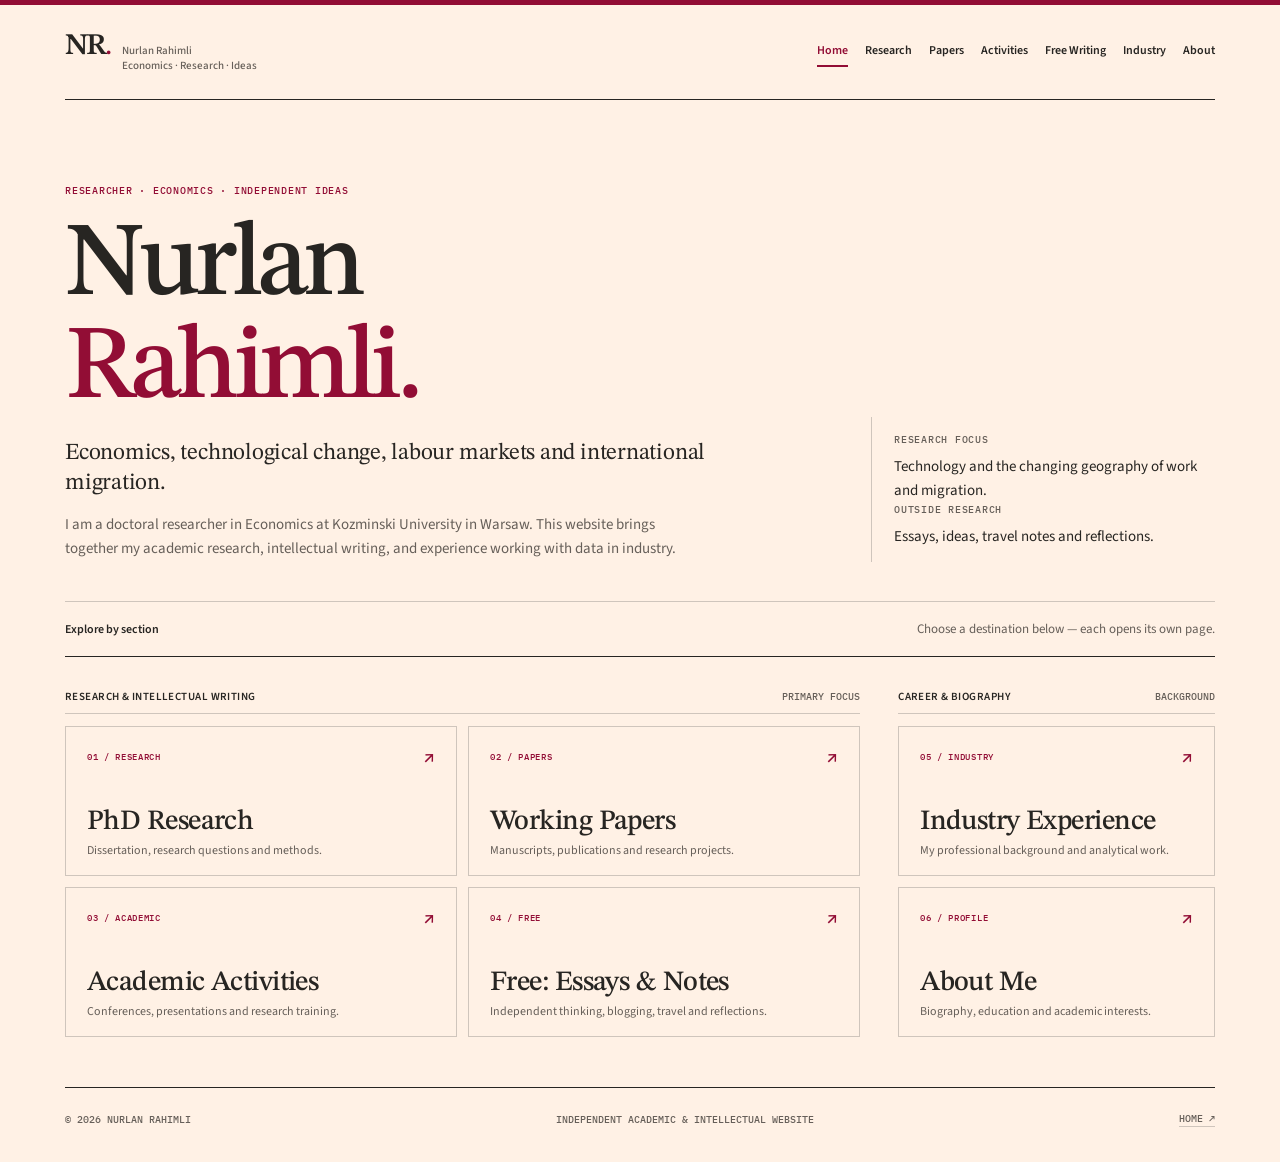
==== index.html @ 3cb2b9c1 "Clarify academic site section headings and soften paper palette" ====
<!doctype html>
<html lang="en">
<head>
<meta charset="utf-8">
<meta name="viewport" content="width=device-width, initial-scale=1">
<meta name="theme-color" content="#FFF8F3">
<meta name="description" content="Nurlan Rahimli — doctoral researcher in Economics. Research, independent intellectual writing, and professional experience.">
<title>Home | Nurlan Rahimli</title>
<link rel="icon" type="image/svg+xml" href="favicon.svg">
<link rel="preconnect" href="https://fonts.googleapis.com"><link rel="preconnect" href="https://fonts.gstatic.com" crossorigin>
<link href="https://fonts.googleapis.com/css2?family=IBM+Plex+Mono:wght@400;500;600&family=STIX+Two+Text:ital,wght@0,400;0,500;0,600;0,700;1,400;1,500&family=Source+Sans+3:wght@400;500;600;700&display=swap" rel="stylesheet">
<link rel="stylesheet" href="style.css">
<script defer src="script.js"></script>
</head>
<body>
<a class="skip" href="#main">Skip to content</a>
<div class="top-rule" aria-hidden="true"></div>
<div class="shell">
<header class="masthead">
 <a class="brand" href="index.html" aria-label="Nurlan Rahimli — home">
  <span class="brand-mark">NR<b>.</b></span><span class="brand-tag">Nurlan Rahimli<br>Economics · Research · Ideas</span>
 </a>
 <button class="nav-toggle" type="button" aria-label="Open navigation" aria-controls="site-nav" aria-expanded="false">Menu ☰</button>
 <nav class="nav" id="site-nav" aria-label="Main navigation"><a href="index.html" aria-current="page">Home</a>
<a href="research/index.html">Research</a>
<a href="papers/index.html">Papers</a>
<a href="academic/index.html">Activities</a>
<a href="free/index.html">Free Writing</a>
<a href="experience/index.html">Industry</a>
<a href="about/index.html">About</a></nav>
</header>
<main id="main">
<section class="hero" aria-labelledby="home-title">
 <div>
  <span class="kicker">RESEARCHER · ECONOMICS · INDEPENDENT IDEAS</span>
  <h1 id="home-title">Nurlan<br><span>Rahimli.</span></h1>
  <p class="hero-subtitle">Economics, technological change, labour markets and international migration.</p>
  <p class="hero-note">I am a doctoral researcher in Economics at Kozminski University in Warsaw. This website brings together my academic research, intellectual writing, and experience working with data in industry.</p>
 </div>
 <aside class="hero-aside" aria-label="Current research interests">
  <div><span class="meta-label">RESEARCH FOCUS</span><p>Technology and the changing geography of work and migration.</p></div>
  <div><span class="meta-label">OUTSIDE RESEARCH</span><p>Essays, ideas, travel notes and reflections.</p></div>
 </aside>
</section>
<div class="home-line"><strong>Explore by section</strong><span>Choose a destination below — each opens its own page.</span></div>
<div class="portal">
 <section aria-label="Academic and intellectual work">
  <div class="portal-label"><span>Research & intellectual writing</span><span>PRIMARY FOCUS</span></div>
  <div class="portal-cards">
   <a href="research/index.html" class="portal-card"><span class="card-top"><span class="card-num">01 / RESEARCH</span><span class="card-arrow">↗</span></span><div><strong>PhD Research</strong><p>Dissertation, research questions and methods.</p></div></a>
   <a href="papers/index.html" class="portal-card"><span class="card-top"><span class="card-num">02 / PAPERS</span><span class="card-arrow">↗</span></span><div><strong>Working Papers</strong><p>Manuscripts, publications and research projects.</p></div></a>
   <a href="academic/index.html" class="portal-card"><span class="card-top"><span class="card-num">03 / ACADEMIC</span><span class="card-arrow">↗</span></span><div><strong>Academic Activities</strong><p>Conferences, presentations and research training.</p></div></a>
   <a href="free/index.html" class="portal-card"><span class="card-top"><span class="card-num">04 / FREE</span><span class="card-arrow">↗</span></span><div><strong>Free: Essays & Notes</strong><p>Independent thinking, blogging, travel and reflections.</p></div></a>
  </div>
 </section>
 <section aria-label="Professional background and profile">
  <div class="portal-label"><span>Career & biography</span><span>BACKGROUND</span></div>
  <div class="side-cards">
   <a href="experience/index.html" class="portal-card side-card"><span class="card-top"><span class="card-num">05 / INDUSTRY</span><span class="card-arrow">↗</span></span><div><strong>Industry Experience</strong><p>My professional background and analytical work.</p></div></a>
   <a href="about/index.html" class="portal-card side-card"><span class="card-top"><span class="card-num">06 / PROFILE</span><span class="card-arrow">↗</span></span><div><strong>About Me</strong><p>Biography, education and academic interests.</p></div></a>
  </div>
 </section>
</div></main>
<footer class="footer">
<span>© <span id="year">2026</span> NURLAN RAHIMLI</span>
<span>INDEPENDENT ACADEMIC & INTELLECTUAL WEBSITE</span>
<a href="index.html">HOME ↗</a>
</footer>
</div>
</body></html>
---- style.css ----
:root{--paper:#FFF1E5;--ink:#272522;--muted:#665f59;--faint:#84786f;--rule:#CFC5BC;--wine:#920D35;--teal:#346E73;--serif:"STIX Two Text",Georgia,"Times New Roman",serif;--sans:"Source Sans 3",Arial,sans-serif;--mono:"IBM Plex Mono",monospace}
*,*::before,*::after{box-sizing:border-box}
html{scroll-behavior:smooth}
body{background:var(--paper);color:var(--ink);margin:0;font:400 17px/1.65 var(--serif);-webkit-font-smoothing:antialiased;text-rendering:optimizeLegibility}
a{color:inherit;text-decoration:none}
a:hover{color:var(--wine)}
button{font:inherit}
button,a{touch-action:manipulation}
a:focus-visible,button:focus-visible{outline:2px solid var(--teal);outline-offset:4px}
::selection{background:#eacabd}
.skip{position:absolute;top:-80px;left:12px;background:var(--ink);color:white;padding:10px;z-index:10}.skip:focus{top:10px}
.top-rule{height:5px;background:var(--wine)}
.shell{max-width:1150px;width:calc(100% - 96px);margin:0 auto}
.masthead{display:flex;align-items:center;justify-content:space-between;gap:24px;min-height:95px;border-bottom:1px solid var(--ink)}
.brand{display:flex;align-items:baseline;gap:12px;color:var(--ink)}
.brand-mark{font:600 30px/1 var(--serif);letter-spacing:-.07em}
.brand-mark b{color:var(--wine);font-weight:400}
.brand-tag{font:500 11px/1.4 var(--sans);color:var(--muted)}
.nav{display:flex;align-items:center;gap:17px;flex-wrap:wrap}
.nav a{font:600 12px/1.4 var(--sans);padding:6px 0;border-bottom:2px solid transparent;white-space:nowrap}
.nav a[aria-current="page"]{border-color:var(--wine);color:var(--wine)}
.nav-toggle{display:none;border:1px solid var(--rule);background:transparent;color:var(--ink);padding:7px 12px;font:600 12px var(--sans)}
.kicker,.eyebrow,.serial,.card-num,.meta-label,.crumb,.back-link,.page-tag,.entry-tag,.figure-note{font:500 10px/1.5 var(--mono);letter-spacing:.075em;text-transform:uppercase}
.kicker,.eyebrow,.serial,.card-num,.page-tag{color:var(--wine)}
.crumb{color:var(--muted);margin:38px 0 15px}.crumb a{border-bottom:1px solid var(--rule)}
.hero{padding:76px 0 39px;display:grid;grid-template-columns:1.35fr .65fr;gap:8%;align-items:end}
.hero h1{font:500 clamp(67px,8.2vw,116px)/.98 var(--serif);letter-spacing:-.055em;margin:12px 0 16px}
.hero h1 span{color:var(--wine)}
.hero-subtitle{font:400 23px/1.3 var(--serif);letter-spacing:-.01em;max-width:670px;margin:0 0 15px}
.hero-note{font:400 15px/1.65 var(--sans);color:var(--muted);max-width:620px;margin:0}
.hero-aside{border-left:1px solid var(--rule);padding:15px 0 14px 22px}
.hero-aside .meta-label{display:block;color:var(--muted);margin-bottom:8px}
.hero-aside p{font:400 15px/1.55 var(--sans);margin:0 0 16px}
.hero-aside p:last-child{margin-bottom:0}
.home-line{display:flex;align-items:center;justify-content:space-between;gap:18px;padding:18px 0;border-top:1px solid var(--rule);border-bottom:1px solid var(--ink)}
.home-line strong{font:600 12px var(--sans)}.home-line span{font:400 13px var(--sans);color:var(--muted)}
.portal{display:grid;grid-template-columns:1.43fr .57fr;gap:38px;padding:32px 0 50px}
.portal-label{display:flex;align-items:center;justify-content:space-between;border-bottom:1px solid var(--rule);padding-bottom:9px;margin-bottom:12px}
.portal-label span:first-child{font:600 11px var(--sans);letter-spacing:.04em;text-transform:uppercase}
.portal-label span:last-child{font:500 10px var(--mono);color:var(--muted)}
.portal-cards{display:grid;grid-template-columns:1fr 1fr;gap:11px}
.portal-card{display:flex;flex-direction:column;justify-content:space-between;min-height:150px;border:1px solid var(--rule);padding:20px 21px 15px;transition:background .2s,border-color .2s,transform .2s}
.portal-card:hover,.portal-card:focus-visible{background:#F9E8DC;border-color:var(--wine);color:var(--ink);transform:translateY(-2px)}
.portal-card .card-top{display:flex;justify-content:space-between;align-items:center}
.card-num{font-size:9px}.card-arrow{color:var(--wine);font:500 20px/1 var(--sans)}
.portal-card strong{display:block;font:500 28px/1.05 var(--serif);letter-spacing:-.02em;margin:14px 0 5px}
.portal-card p{font:400 12px/1.5 var(--sans);color:var(--muted);margin:0}
.side-card{min-height:150px}.side-card+.side-card{margin-top:11px}
.footer{border-top:1px solid var(--ink);padding:23px 0 35px;display:flex;align-items:center;justify-content:space-between;gap:20px;font:500 10px/1.5 var(--mono);color:var(--muted)}
.footer a{border-bottom:1px solid var(--rule)}
.page-hero{padding:60px 0 30px;border-bottom:1px solid var(--ink)}
.page-hero h1{font:500 clamp(53px,6.7vw,87px)/1.03 var(--serif);letter-spacing:-.05em;max-width:970px;margin:13px 0 20px}
.page-hero h1 em{font-style:italic;color:var(--wine);font-weight:400}
.page-hero p{font:400 19px/1.62 var(--serif);max-width:760px;color:var(--muted);margin:0}
.page-grid{display:grid;grid-template-columns:210px 1fr;gap:80px;padding:36px 0 100px}
.page-rail{border-top:1px solid var(--rule);padding-top:13px}
.rail-note{font:400 13px/1.6 var(--sans);color:var(--muted);margin:13px 0 20px}
.rail-links{display:flex;flex-direction:column;gap:9px}
.rail-links a{font:600 12px var(--sans);color:var(--teal)}
.page-content{max-width:810px;min-width:0}
.page-content h2{font:500 clamp(29px,3.7vw,42px)/1.16 var(--serif);letter-spacing:-.025em;margin:0 0 15px}
.page-content h3{font:500 25px/1.2 var(--serif);margin:0 0 11px}
.page-content p{margin:0 0 17px}
.page-content p,.page-content li{color:var(--ink);font:400 17px/1.72 var(--serif)}
.page-content .muted{color:var(--muted)}
.section-block{padding:0 0 31px;margin:0 0 35px;border-bottom:1px solid var(--rule)}
.section-block:last-child{border:0}
.section-block p:last-child{margin-bottom:0}
.minor-label{font:500 10px var(--mono);color:var(--wine);letter-spacing:.07em;text-transform:uppercase;display:block;margin:0 0 11px}
.item-stack{border-top:1px solid var(--rule)}
.entry{display:grid;grid-template-columns:54px 1fr;gap:19px;padding:20px 0 22px;border-bottom:1px solid var(--rule)}
.entry-number{font:400 20px var(--serif);color:var(--wine)}
.entry h3{font-size:26px;margin:0 0 5px}
.entry p{font-size:15px;line-height:1.63;color:var(--muted);margin:0 0 6px}
.entry .entry-tag{font-size:9px;color:var(--teal)}
.info-list{display:grid;grid-template-columns:1fr 1fr;gap:0 20px;margin-top:16px}
.info-list>div{padding:14px 0;border-top:1px solid var(--rule)}
.info-list strong{font:500 19px var(--serif);display:block;margin:3px 0 4px}
.info-list small{font:400 12px/1.5 var(--sans);color:var(--muted);display:block}
.notice{border-left:2px solid var(--wine);padding:6px 0 6px 17px;font:400 14px/1.6 var(--sans);color:var(--muted);margin:26px 0}
.inline-link{font:600 13px var(--sans);color:var(--wine);border-bottom:1px solid var(--wine);padding-bottom:3px}
.pill-row{display:flex;gap:9px;flex-wrap:wrap}.pill{border:1px solid var(--rule);padding:6px 10px;font:500 11px var(--sans);color:var(--muted)}
.topic-list{list-style:none;margin:16px 0;padding:0;display:grid;grid-template-columns:1fr 1fr;column-gap:25px}
.topic-list li{border-top:1px solid var(--rule);padding:10px 0}
.tabbar{display:flex;gap:6px;flex-wrap:wrap;margin:0 0 24px}
.tab{background:transparent;border:1px solid var(--rule);color:var(--ink);padding:10px 15px;font:600 12px var(--sans)}
.tab:hover,.tab[aria-selected="true"]{background:var(--ink);border-color:var(--ink);color:var(--paper)}
.tabpanel[hidden]{display:none}
.tabpanel h2{margin:0 0 10px}
.empty-archive{padding:30px 25px;border:1px solid var(--rule);margin:22px 0}
.empty-archive p{color:var(--muted);font-size:15px}
.empty-archive strong{display:block;font:500 24px var(--serif);margin-bottom:8px}
.citation{font:400 12px/1.6 var(--sans);color:var(--muted)}
.folio{font:500 11px var(--mono);letter-spacing:.05em;color:var(--muted)}
.essay-mast{font:500 clamp(30px,4vw,48px)/1.17 var(--serif);letter-spacing:-.02em}
figure.concept{margin:30px 0;border-top:1px solid var(--rule);border-bottom:1px solid var(--rule);padding:15px 0 12px}
figure.concept svg{width:100%;display:block;height:auto}
figure.concept figcaption{font:400 12px/1.65 var(--sans);color:var(--muted);margin-top:10px}
.data-label{font:500 12px var(--mono);fill:var(--muted)}
@media(max-width:1050px){.shell{width:calc(100% - 56px)}.masthead{gap:14px}.nav{gap:12px}.nav a{font-size:11px}.portal{grid-template-columns:1.2fr .8fr}.page-grid{grid-template-columns:165px 1fr;gap:40px}}
@media(max-width:760px){.shell{width:calc(100% - 38px)}.masthead{min-height:76px;position:relative}.brand-mark{font-size:26px}.brand-tag{font-size:10px}.nav-toggle{display:block}.nav{display:none;position:absolute;top:76px;left:0;right:0;background:var(--paper);border:1px solid var(--rule);padding:12px;z-index:9;flex-direction:column;align-items:stretch;gap:1px}.nav.open{display:flex}.nav a{font-size:14px;padding:12px 10px;border-bottom:1px solid var(--rule)}.nav a[aria-current="page"]{border-color:var(--wine)}.hero{padding:55px 0 25px;grid-template-columns:1fr;gap:25px}.hero h1{font-size:clamp(58px,12vw,88px)}.hero-subtitle{font-size:20px}.hero-aside{border-left:0;border-top:1px solid var(--rule);padding:17px 0 0;display:grid;grid-template-columns:1fr 1fr;gap:18px}.home-line{align-items:flex-start;flex-direction:column;gap:5px}.portal{grid-template-columns:1fr;gap:20px;padding-top:24px}.portal-cards{grid-template-columns:1fr 1fr}.portal-card{min-height:147px;padding:17px 15px}.portal-card strong{font-size:24px}.portal-card p{font-size:11px}.side-cards{display:grid;grid-template-columns:1fr 1fr;gap:11px}.side-card+.side-card{margin-top:0}.footer{flex-wrap:wrap}.page-hero{padding:44px 0 30px}.page-hero h1{font-size:clamp(46px,9vw,66px)}.page-hero p{font-size:17px}.page-grid{grid-template-columns:1fr;gap:22px;padding:28px 0 65px}.page-rail{display:flex;justify-content:space-between;gap:15px}.page-rail .rail-note{margin:6px 0}.rail-links{display:none}}
@media(max-width:420px){.brand-tag{display:none}.hero h1{font-size:55px}.portal-cards,.side-cards{grid-template-columns:1fr}.portal-card{min-height:135px}.hero-aside{grid-template-columns:1fr}.topic-list,.info-list{grid-template-columns:1fr}.entry{grid-template-columns:34px 1fr;gap:10px}.tab{padding:9px 11px}}
@media(prefers-reduced-motion:reduce){html{scroll-behavior:auto}.portal-card{transition:none}}
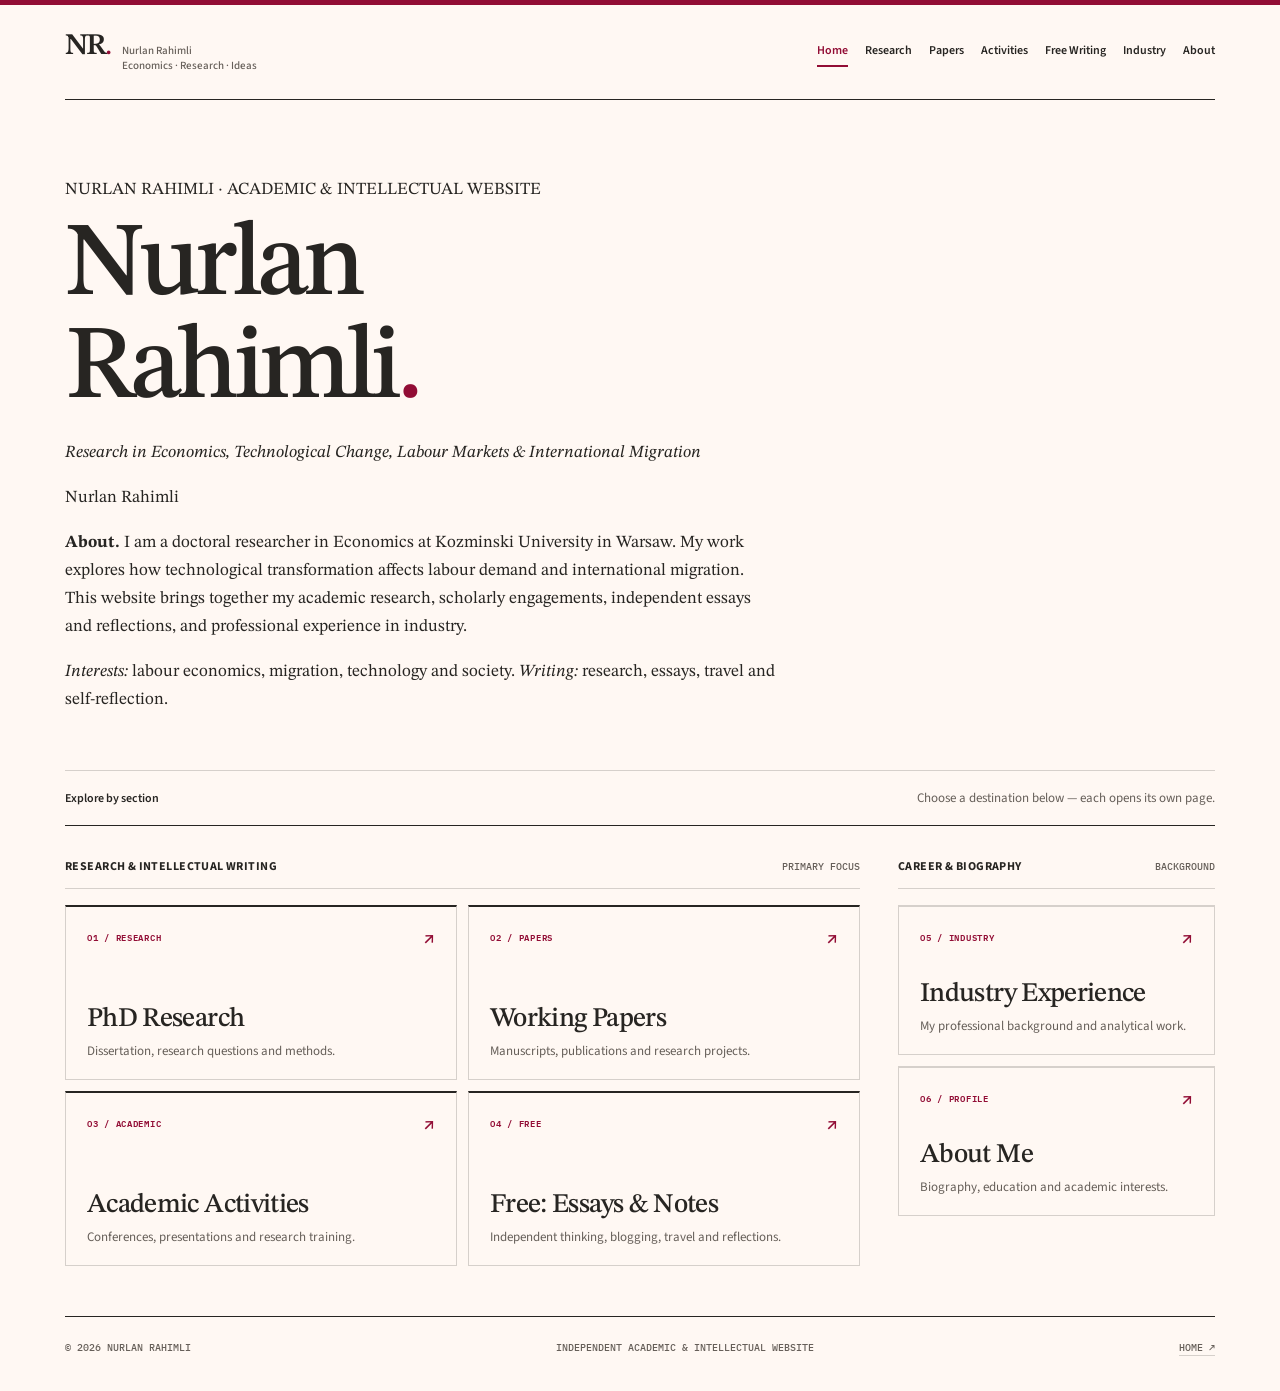
==== commit 2e62393f: "Adopt academic-paper title, author, abstract and keywords hierarchy" ====
--- a/index.html
+++ b/index.html
@@ -30,17 +30,17 @@
 <a href="about/index.html">About</a></nav>
 </header>
 <main id="main">
-<section class="hero" aria-labelledby="home-title">
- <div>
-  <span class="kicker">RESEARCHER · ECONOMICS · INDEPENDENT IDEAS</span>
-  <h1 id="home-title">Nurlan<br><span>Rahimli.</span></h1>
-  <p class="hero-subtitle">Economics, technological change, labour markets and international migration.</p>
-  <p class="hero-note">I am a doctoral researcher in Economics at Kozminski University in Warsaw. This website brings together my academic research, intellectual writing, and experience working with data in industry.</p>
+<section class="hero paper-front" aria-labelledby="home-title">
+ <div class="paper-hero-copy">
+  <span class="paper-edition">NURLAN RAHIMLI · ACADEMIC & INTELLECTUAL WEBSITE</span>
+  <h1 id="home-title">Nurlan<br>Rahimli<span class="title-stop">.</span></h1>
+  <p class="paper-subtitle"><em>Research in Economics, Technological Change, Labour Markets & International Migration</em></p>
+  <p class="paper-author">Nurlan Rahimli</p>
+  <div class="paper-abstract">
+   <p><strong>About.</strong> I am a doctoral researcher in Economics at Kozminski University in Warsaw. My work explores how technological transformation affects labour demand and international migration. This website brings together my academic research, scholarly engagements, independent essays and reflections, and professional experience in industry.</p>
+   <p class="paper-keywords"><em>Interests:</em> labour economics, migration, technology and society. <em>Writing:</em> research, essays, travel and self-reflection.</p>
+  </div>
  </div>
- <aside class="hero-aside" aria-label="Current research interests">
-  <div><span class="meta-label">RESEARCH FOCUS</span><p>Technology and the changing geography of work and migration.</p></div>
-  <div><span class="meta-label">OUTSIDE RESEARCH</span><p>Essays, ideas, travel notes and reflections.</p></div>
- </aside>
 </section>
 <div class="home-line"><strong>Explore by section</strong><span>Choose a destination below — each opens its own page.</span></div>
 <div class="portal">
--- a/style.css
+++ b/style.css
@@ -1,5 +1,5 @@
 
-:root{--paper:#FFF1E5;--ink:#272522;--muted:#665f59;--faint:#84786f;--rule:#CFC5BC;--wine:#920D35;--teal:#346E73;--serif:"STIX Two Text",Georgia,"Times New Roman",serif;--sans:"Source Sans 3",Arial,sans-serif;--mono:"IBM Plex Mono",monospace}
+:root{--paper:#FFF8F3;--ink:#272522;--muted:#665f59;--faint:#84786f;--rule:#D6D0CB;--wine:#920D35;--teal:#346E73;--serif:"STIX Two Text",Georgia,"Times New Roman",serif;--sans:"Source Sans 3",Arial,sans-serif;--mono:"IBM Plex Mono",monospace}
 *,*::before,*::after{box-sizing:border-box}
 html{scroll-behavior:smooth}
 body{background:var(--paper);color:var(--ink);margin:0;font:400 17px/1.65 var(--serif);-webkit-font-smoothing:antialiased;text-rendering:optimizeLegibility}
@@ -8,7 +8,7 @@
 button{font:inherit}
 button,a{touch-action:manipulation}
 a:focus-visible,button:focus-visible{outline:2px solid var(--teal);outline-offset:4px}
-::selection{background:#eacabd}
+::selection{background:#E7DED7}
 .skip{position:absolute;top:-80px;left:12px;background:var(--ink);color:white;padding:10px;z-index:10}.skip:focus{top:10px}
 .top-rule{height:5px;background:var(--wine)}
 .shell{max-width:1150px;width:calc(100% - 96px);margin:0 auto}
@@ -37,20 +37,20 @@
 .home-line strong{font:600 12px var(--sans)}.home-line span{font:400 13px var(--sans);color:var(--muted)}
 .portal{display:grid;grid-template-columns:1.43fr .57fr;gap:38px;padding:32px 0 50px}
 .portal-label{display:flex;align-items:center;justify-content:space-between;border-bottom:1px solid var(--rule);padding-bottom:9px;margin-bottom:12px}
-.portal-label span:first-child{font:600 11px var(--sans);letter-spacing:.04em;text-transform:uppercase}
+.portal-label span:first-child{font:700 12px/1.45 var(--sans);letter-spacing:.035em;text-transform:uppercase}
 .portal-label span:last-child{font:500 10px var(--mono);color:var(--muted)}
 .portal-cards{display:grid;grid-template-columns:1fr 1fr;gap:11px}
-.portal-card{display:flex;flex-direction:column;justify-content:space-between;min-height:150px;border:1px solid var(--rule);padding:20px 21px 15px;transition:background .2s,border-color .2s,transform .2s}
-.portal-card:hover,.portal-card:focus-visible{background:#F9E8DC;border-color:var(--wine);color:var(--ink);transform:translateY(-2px)}
+.portal-card{display:flex;flex-direction:column;justify-content:space-between;min-height:175px;border:1px solid var(--rule);border-top:2px solid var(--ink);padding:21px 21px 18px;transition:background .2s,border-color .2s,transform .2s}
+.portal-card:hover,.portal-card:focus-visible{background:#F7F1EC;border-color:var(--wine);color:var(--ink);transform:translateY(-2px)}
 .portal-card .card-top{display:flex;justify-content:space-between;align-items:center}
 .card-num{font-size:9px}.card-arrow{color:var(--wine);font:500 20px/1 var(--sans)}
-.portal-card strong{display:block;font:500 28px/1.05 var(--serif);letter-spacing:-.02em;margin:14px 0 5px}
-.portal-card p{font:400 12px/1.5 var(--sans);color:var(--muted);margin:0}
+.portal-card strong{display:block;font:500 27px/1.13 var(--serif);letter-spacing:-.024em;margin:14px 0 7px;text-wrap:balance}
+.portal-card p{font:400 13px/1.46 var(--sans);color:var(--muted);margin:0}
 .side-card{min-height:150px}.side-card+.side-card{margin-top:11px}
 .footer{border-top:1px solid var(--ink);padding:23px 0 35px;display:flex;align-items:center;justify-content:space-between;gap:20px;font:500 10px/1.5 var(--mono);color:var(--muted)}
 .footer a{border-bottom:1px solid var(--rule)}
 .page-hero{padding:60px 0 30px;border-bottom:1px solid var(--ink)}
-.page-hero h1{font:500 clamp(53px,6.7vw,87px)/1.03 var(--serif);letter-spacing:-.05em;max-width:970px;margin:13px 0 20px}
+.page-hero h1{font:500 clamp(51px,6.3vw,79px)/1.08 var(--serif);letter-spacing:-.042em;max-width:910px;margin:16px 0 21px;text-wrap:balance}
 .page-hero h1 em{font-style:italic;color:var(--wine);font-weight:400}
 .page-hero p{font:400 19px/1.62 var(--serif);max-width:760px;color:var(--muted);margin:0}
 .page-grid{display:grid;grid-template-columns:210px 1fr;gap:80px;padding:36px 0 100px}
@@ -99,6 +99,9 @@
 figure.concept figcaption{font:400 12px/1.65 var(--sans);color:var(--muted);margin-top:10px}
 .data-label{font:500 12px var(--mono);fill:var(--muted)}
 @media(max-width:1050px){.shell{width:calc(100% - 56px)}.masthead{gap:14px}.nav{gap:12px}.nav a{font-size:11px}.portal{grid-template-columns:1.2fr .8fr}.page-grid{grid-template-columns:165px 1fr;gap:40px}}
-@media(max-width:760px){.shell{width:calc(100% - 38px)}.masthead{min-height:76px;position:relative}.brand-mark{font-size:26px}.brand-tag{font-size:10px}.nav-toggle{display:block}.nav{display:none;position:absolute;top:76px;left:0;right:0;background:var(--paper);border:1px solid var(--rule);padding:12px;z-index:9;flex-direction:column;align-items:stretch;gap:1px}.nav.open{display:flex}.nav a{font-size:14px;padding:12px 10px;border-bottom:1px solid var(--rule)}.nav a[aria-current="page"]{border-color:var(--wine)}.hero{padding:55px 0 25px;grid-template-columns:1fr;gap:25px}.hero h1{font-size:clamp(58px,12vw,88px)}.hero-subtitle{font-size:20px}.hero-aside{border-left:0;border-top:1px solid var(--rule);padding:17px 0 0;display:grid;grid-template-columns:1fr 1fr;gap:18px}.home-line{align-items:flex-start;flex-direction:column;gap:5px}.portal{grid-template-columns:1fr;gap:20px;padding-top:24px}.portal-cards{grid-template-columns:1fr 1fr}.portal-card{min-height:147px;padding:17px 15px}.portal-card strong{font-size:24px}.portal-card p{font-size:11px}.side-cards{display:grid;grid-template-columns:1fr 1fr;gap:11px}.side-card+.side-card{margin-top:0}.footer{flex-wrap:wrap}.page-hero{padding:44px 0 30px}.page-hero h1{font-size:clamp(46px,9vw,66px)}.page-hero p{font-size:17px}.page-grid{grid-template-columns:1fr;gap:22px;padding:28px 0 65px}.page-rail{display:flex;justify-content:space-between;gap:15px}.page-rail .rail-note{margin:6px 0}.rail-links{display:none}}
-@media(max-width:420px){.brand-tag{display:none}.hero h1{font-size:55px}.portal-cards,.side-cards{grid-template-columns:1fr}.portal-card{min-height:135px}.hero-aside{grid-template-columns:1fr}.topic-list,.info-list{grid-template-columns:1fr}.entry{grid-template-columns:34px 1fr;gap:10px}.tab{padding:9px 11px}}
+@media(max-width:760px){.shell{width:calc(100% - 38px)}.masthead{min-height:76px;position:relative}.brand-mark{font-size:26px}.brand-tag{font-size:10px}.nav-toggle{display:block}.nav{display:none;position:absolute;top:76px;left:0;right:0;background:var(--paper);border:1px solid var(--rule);padding:12px;z-index:9;flex-direction:column;align-items:stretch;gap:1px}.nav.open{display:flex}.nav a{font-size:14px;padding:12px 10px;border-bottom:1px solid var(--rule)}.nav a[aria-current="page"]{border-color:var(--wine)}.hero{padding:55px 0 25px;grid-template-columns:1fr;gap:25px}.hero h1{font-size:clamp(58px,12vw,88px)}.hero-subtitle{font-size:20px}.hero-aside{border-left:0;border-top:1px solid var(--rule);padding:17px 0 0;display:grid;grid-template-columns:1fr 1fr;gap:18px}.home-line{align-items:flex-start;flex-direction:column;gap:5px}.portal{grid-template-columns:1fr;gap:20px;padding-top:24px}.portal-cards{grid-template-columns:1fr 1fr}.portal-card{min-height:165px;padding:18px 16px}.portal-card strong{font-size:24px}.portal-card p{font-size:11px}.side-cards{display:grid;grid-template-columns:1fr 1fr;gap:11px}.side-card+.side-card{margin-top:0}.footer{flex-wrap:wrap}.page-hero{padding:44px 0 30px}.page-hero h1{font-size:clamp(46px,9vw,66px)}.page-hero p{font-size:17px}.page-grid{grid-template-columns:1fr;gap:22px;padding:28px 0 65px}.page-rail{display:flex;justify-content:space-between;gap:15px}.page-rail .rail-note{margin:6px 0}.rail-links{display:none}}
+@media(max-width:420px){.brand-tag{display:none}.hero h1{font-size:55px}.portal-cards,.side-cards{grid-template-columns:1fr}.portal-card{min-height:148px}.hero-aside{grid-template-columns:1fr}.topic-list,.info-list{grid-template-columns:1fr}.entry{grid-template-columns:34px 1fr;gap:10px}.tab{padding:9px 11px}}
 @media(prefers-reduced-motion:reduce){html{scroll-behavior:auto}.portal-card{transition:none}}
+
+/* Clearly tiered page titles and section labels */
+.portal-label{padding-bottom:12px;margin-bottom:16px}.card-num{font-weight:600;letter-spacing:.08em}.side-card{border-top-color:var(--rule)}.page-hero{padding-bottom:40px}.page-hero .kicker{font-size:11px}.page-content>.section-block>.minor-label{font-weight:600;color:var(--wine)}
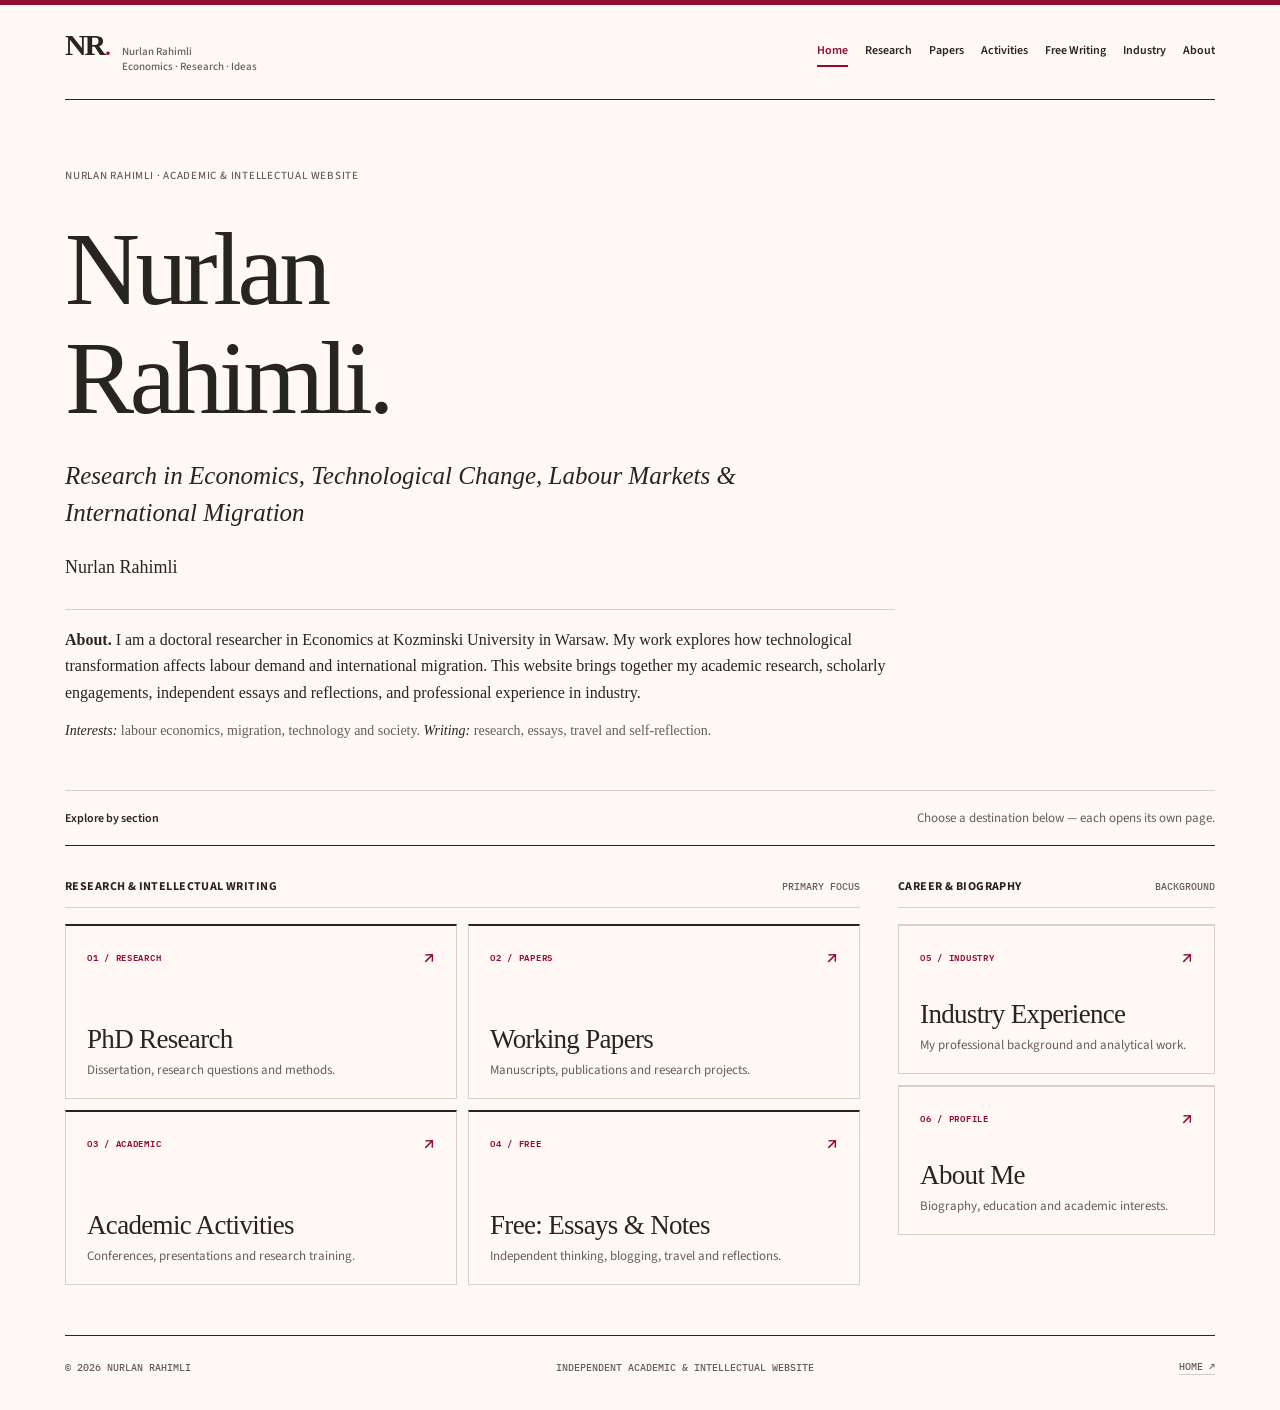
==== commit eea2e82d: "Use Georgia scholarly serif consistently and remove unused text font" ====
--- a/index.html
+++ b/index.html
@@ -8,7 +8,7 @@
 <title>Home | Nurlan Rahimli</title>
 <link rel="icon" type="image/svg+xml" href="favicon.svg">
 <link rel="preconnect" href="https://fonts.googleapis.com"><link rel="preconnect" href="https://fonts.gstatic.com" crossorigin>
-<link href="https://fonts.googleapis.com/css2?family=IBM+Plex+Mono:wght@400;500;600&family=STIX+Two+Text:ital,wght@0,400;0,500;0,600;0,700;1,400;1,500&family=Source+Sans+3:wght@400;500;600;700&display=swap" rel="stylesheet">
+<link href="https://fonts.googleapis.com/css2?family=IBM+Plex+Mono:wght@400;500;600&family=Source+Sans+3:wght@400;500;600;700&display=swap" rel="stylesheet">
 <link rel="stylesheet" href="style.css">
 <script defer src="script.js"></script>
 </head>
--- a/style.css
+++ b/style.css
@@ -1,5 +1,5 @@
 
-:root{--paper:#FFF8F3;--ink:#272522;--muted:#665f59;--faint:#84786f;--rule:#D6D0CB;--wine:#920D35;--teal:#346E73;--serif:"STIX Two Text",Georgia,"Times New Roman",serif;--sans:"Source Sans 3",Arial,sans-serif;--mono:"IBM Plex Mono",monospace}
+:root{--paper:#FFF8F3;--ink:#272522;--muted:#665f59;--faint:#84786f;--rule:#D6D0CB;--wine:#920D35;--teal:#346E73;--serif:Georgia,"Times New Roman",serif;--sans:"Source Sans 3",Arial,sans-serif;--mono:"IBM Plex Mono",monospace}
 *,*::before,*::after{box-sizing:border-box}
 html{scroll-behavior:smooth}
 body{background:var(--paper);color:var(--ink);margin:0;font:400 17px/1.65 var(--serif);-webkit-font-smoothing:antialiased;text-rendering:optimizeLegibility}
@@ -105,3 +105,41 @@
 
 /* Clearly tiered page titles and section labels */
 .portal-label{padding-bottom:12px;margin-bottom:16px}.card-num{font-weight:600;letter-spacing:.08em}.side-card{border-top-color:var(--rule)}.page-hero{padding-bottom:40px}.page-hero .kicker{font-size:11px}.page-content>.section-block>.minor-label{font-weight:600;color:var(--wine)}
+
+
+/* Typography aligned to the scholarly title-page treatment of the reference.
+   No copied web fonts or proprietary assets: Georgia/Times-like newspaper serif. */
+body{font-family:var(--serif);font-size:17px;line-height:1.63}
+.paper-front{display:block;max-width:950px;padding:68px 0 32px}
+.paper-front .paper-edition{display:block;font:500 11px/1.5 var(--sans);color:var(--muted);letter-spacing:.07em;text-transform:uppercase;margin-bottom:30px}
+.paper-front h1{font-family:var(--serif);font-weight:400;font-size:clamp(69px,8.1vw,104px);line-height:1.055;letter-spacing:-.042em;margin:0 0 25px;color:var(--ink);text-wrap:balance}
+.paper-front h1 .title-stop{color:var(--ink)}
+.paper-front .paper-subtitle{font:italic 400 clamp(20px,2.2vw,25px)/1.45 var(--serif);letter-spacing:0;max-width:790px;margin:0 0 23px;color:var(--ink)}
+.paper-front .paper-author{font:400 18px/1.5 var(--serif);margin:0 0 28px;color:var(--ink)}
+.paper-abstract{max-width:830px;padding-top:17px;border-top:1px solid var(--rule);font:400 16px/1.67 var(--serif);color:var(--ink)}
+.paper-abstract p{margin:0 0 12px}
+.paper-abstract strong{font-weight:700}
+.paper-abstract .paper-keywords{font:400 14px/1.65 var(--serif);margin:0;color:var(--muted)}
+.paper-abstract .paper-keywords em{color:var(--ink)}
+.paper-front+.home-line{margin-top:16px}
+.page-hero{padding-top:68px;padding-bottom:38px}
+.page-hero h1{font-family:var(--serif);font-weight:400;font-size:clamp(51px,6.2vw,78px);line-height:1.12;letter-spacing:-.037em;max-width:965px;color:var(--ink);margin:15px 0 21px}
+.page-hero h1 em{font-weight:400;font-style:italic;color:var(--ink)}
+.page-hero>p{font:italic 400 20px/1.5 var(--serif);max-width:810px;color:var(--ink)}
+.page-content h2,.page-content h3,.entry h3,.portal-card strong,.free-page-title{font-family:var(--serif);font-weight:400;letter-spacing:-.02em}
+.page-content h2{font-size:36px;line-height:1.25}
+.portal-card strong{font-weight:400;letter-spacing:-.025em}
+.portal-card:hover,.portal-card:focus-visible{background:#FCF6F1}
+.hero-aside{display:none}
+@media(max-width:760px){
+ .paper-front{padding:43px 0 26px}
+ .paper-front .paper-edition{margin-bottom:22px;font-size:9px}
+ .paper-front h1{font-size:clamp(56px,12vw,78px);line-height:1.08;margin-bottom:19px}
+ .paper-front .paper-subtitle{font-size:19px}
+ .paper-front .paper-author{font-size:16px;margin-bottom:20px}
+ .paper-abstract{font-size:15px;line-height:1.7}
+ .page-hero{padding-top:46px}
+ .page-hero h1{font-size:clamp(44px,9.5vw,60px);line-height:1.14}
+ .page-hero>p{font-size:18px}
+}
+@media(max-width:420px){.paper-front h1{font-size:54px}.paper-front .paper-subtitle{font-size:18px}}
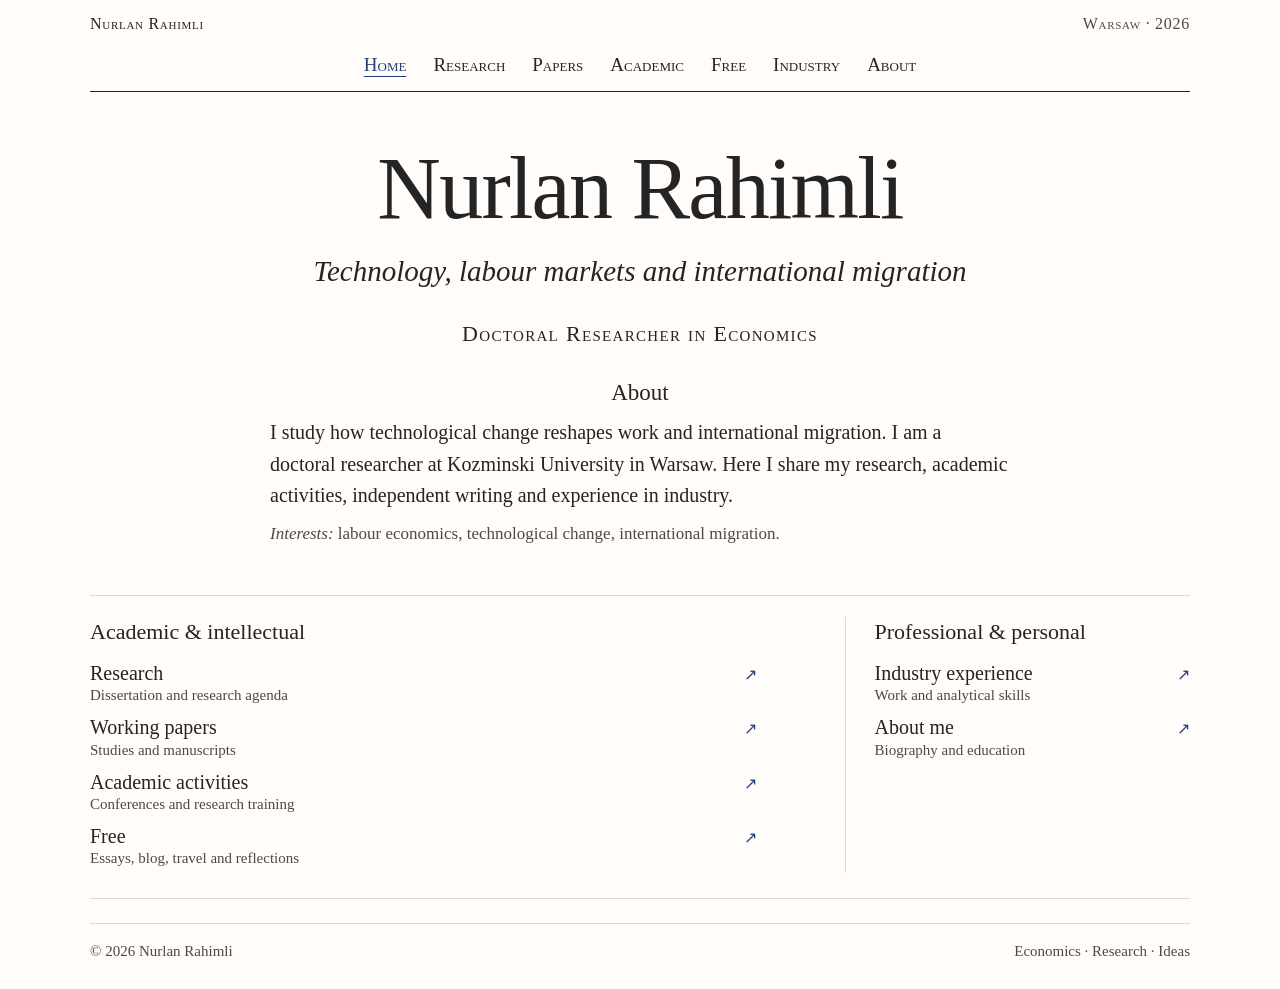
==== commit 75efb836: "Simplify Home page with minimal Latin Modern typography" ====
--- a/index.html
+++ b/index.html
@@ -2,69 +2,43 @@
 <html lang="en">
 <head>
 <meta charset="utf-8">
-<meta name="viewport" content="width=device-width, initial-scale=1">
-<meta name="theme-color" content="#FFF8F3">
-<meta name="description" content="Nurlan Rahimli — doctoral researcher in Economics. Research, independent intellectual writing, and professional experience.">
-<title>Home | Nurlan Rahimli</title>
-<link rel="icon" type="image/svg+xml" href="favicon.svg">
-<link rel="preconnect" href="https://fonts.googleapis.com"><link rel="preconnect" href="https://fonts.gstatic.com" crossorigin>
-<link href="https://fonts.googleapis.com/css2?family=IBM+Plex+Mono:wght@400;500;600&family=Source+Sans+3:wght@400;500;600;700&display=swap" rel="stylesheet">
+<meta name="viewport" content="width=device-width,initial-scale=1">
+<meta name="theme-color" content="#FFFCFA">
+<meta name="description" content="Academic research, writing and professional background of Nurlan Rahimli.">
+<title>Home — Nurlan Rahimli</title>
+<link rel="icon" href="favicon.svg" type="image/svg+xml">
+<link rel="stylesheet" href="https://lalten.github.io/lmweb/style/latinmodern-roman.css">
 <link rel="stylesheet" href="style.css">
-<script defer src="script.js"></script>
+<script src="script.js" defer></script>
 </head>
 <body>
 <a class="skip" href="#main">Skip to content</a>
-<div class="top-rule" aria-hidden="true"></div>
-<div class="shell">
-<header class="masthead">
- <a class="brand" href="index.html" aria-label="Nurlan Rahimli — home">
-  <span class="brand-mark">NR<b>.</b></span><span class="brand-tag">Nurlan Rahimli<br>Economics · Research · Ideas</span>
- </a>
- <button class="nav-toggle" type="button" aria-label="Open navigation" aria-controls="site-nav" aria-expanded="false">Menu ☰</button>
- <nav class="nav" id="site-nav" aria-label="Main navigation"><a href="index.html" aria-current="page">Home</a>
-<a href="research/index.html">Research</a>
-<a href="papers/index.html">Papers</a>
-<a href="academic/index.html">Activities</a>
-<a href="free/index.html">Free Writing</a>
-<a href="experience/index.html">Industry</a>
-<a href="about/index.html">About</a></nav>
+<div class="wrap">
+<header class="site-header">
+<div class="mastline"><a href="index.html">Nurlan Rahimli</a><span>Warsaw · 2026</span></div>
+<nav class="site-nav" aria-label="Main navigation"><a href="index.html" aria-current="page">Home</a> <a href="research/index.html">Research</a> <a href="papers/index.html">Papers</a> <a href="academic/index.html">Academic</a> <a href="free/index.html">Free</a> <a href="experience/index.html">Industry</a> <a href="about/index.html">About</a></nav>
 </header>
-<main id="main">
-<section class="hero paper-front" aria-labelledby="home-title">
- <div class="paper-hero-copy">
-  <span class="paper-edition">NURLAN RAHIMLI · ACADEMIC & INTELLECTUAL WEBSITE</span>
-  <h1 id="home-title">Nurlan<br>Rahimli<span class="title-stop">.</span></h1>
-  <p class="paper-subtitle"><em>Research in Economics, Technological Change, Labour Markets & International Migration</em></p>
-  <p class="paper-author">Nurlan Rahimli</p>
-  <div class="paper-abstract">
-   <p><strong>About.</strong> I am a doctoral researcher in Economics at Kozminski University in Warsaw. My work explores how technological transformation affects labour demand and international migration. This website brings together my academic research, scholarly engagements, independent essays and reflections, and professional experience in industry.</p>
-   <p class="paper-keywords"><em>Interests:</em> labour economics, migration, technology and society. <em>Writing:</em> research, essays, travel and self-reflection.</p>
-  </div>
- </div>
+<main id="main"><article class="home-paper">
+<h1>Nurlan Rahimli</h1>
+<p class="subtitle">Technology, labour markets and international migration</p>
+<p class="author">Doctoral Researcher in Economics</p>
+<section class="abstract" aria-labelledby="abstract-title"><h2 id="abstract-title">About</h2>
+<p>I study how technological change reshapes work and international migration. I am a doctoral researcher at Kozminski University in Warsaw. Here I share my research, academic activities, independent writing and experience in industry.</p>
+<p class="keywords"><em>Interests:</em> labour economics, technological change, international migration.</p>
 </section>
-<div class="home-line"><strong>Explore by section</strong><span>Choose a destination below — each opens its own page.</span></div>
-<div class="portal">
- <section aria-label="Academic and intellectual work">
-  <div class="portal-label"><span>Research & intellectual writing</span><span>PRIMARY FOCUS</span></div>
-  <div class="portal-cards">
-   <a href="research/index.html" class="portal-card"><span class="card-top"><span class="card-num">01 / RESEARCH</span><span class="card-arrow">↗</span></span><div><strong>PhD Research</strong><p>Dissertation, research questions and methods.</p></div></a>
-   <a href="papers/index.html" class="portal-card"><span class="card-top"><span class="card-num">02 / PAPERS</span><span class="card-arrow">↗</span></span><div><strong>Working Papers</strong><p>Manuscripts, publications and research projects.</p></div></a>
-   <a href="academic/index.html" class="portal-card"><span class="card-top"><span class="card-num">03 / ACADEMIC</span><span class="card-arrow">↗</span></span><div><strong>Academic Activities</strong><p>Conferences, presentations and research training.</p></div></a>
-   <a href="free/index.html" class="portal-card"><span class="card-top"><span class="card-num">04 / FREE</span><span class="card-arrow">↗</span></span><div><strong>Free: Essays & Notes</strong><p>Independent thinking, blogging, travel and reflections.</p></div></a>
-  </div>
- </section>
- <section aria-label="Professional background and profile">
-  <div class="portal-label"><span>Career & biography</span><span>BACKGROUND</span></div>
-  <div class="side-cards">
-   <a href="experience/index.html" class="portal-card side-card"><span class="card-top"><span class="card-num">05 / INDUSTRY</span><span class="card-arrow">↗</span></span><div><strong>Industry Experience</strong><p>My professional background and analytical work.</p></div></a>
-   <a href="about/index.html" class="portal-card side-card"><span class="card-top"><span class="card-num">06 / PROFILE</span><span class="card-arrow">↗</span></span><div><strong>About Me</strong><p>Biography, education and academic interests.</p></div></a>
-  </div>
- </section>
-</div></main>
-<footer class="footer">
-<span>© <span id="year">2026</span> NURLAN RAHIMLI</span>
-<span>INDEPENDENT ACADEMIC & INTELLECTUAL WEBSITE</span>
-<a href="index.html">HOME ↗</a>
-</footer>
+</article>
+<nav class="contents" aria-label="Website sections">
+<section class="contents-group" aria-labelledby="intellectual"><h2 id="intellectual">Academic &amp; intellectual</h2>
+<a href="research/index.html"><span class="text">Research<small>Dissertation and research agenda</small></span><span class="arrow" aria-hidden="true">↗</span></a>
+<a href="papers/index.html"><span class="text">Working papers<small>Studies and manuscripts</small></span><span class="arrow" aria-hidden="true">↗</span></a>
+<a href="academic/index.html"><span class="text">Academic activities<small>Conferences and research training</small></span><span class="arrow" aria-hidden="true">↗</span></a>
+<a href="free/index.html"><span class="text">Free<small>Essays, blog, travel and reflections</small></span><span class="arrow" aria-hidden="true">↗</span></a>
+</section>
+<section class="contents-group" aria-labelledby="professional"><h2 id="professional">Professional &amp; personal</h2>
+<a href="experience/index.html"><span class="text">Industry experience<small>Work and analytical skills</small></span><span class="arrow" aria-hidden="true">↗</span></a>
+<a href="about/index.html"><span class="text">About me<small>Biography and education</small></span><span class="arrow" aria-hidden="true">↗</span></a>
+</section>
+</nav></main>
+<footer class="site-footer"><span>© <span id="year">2026</span> Nurlan Rahimli</span><span>Economics · Research · Ideas</span></footer>
 </div>
 </body></html>
--- a/style.css
+++ b/style.css
@@ -1,145 +1,99 @@
 
-:root{--paper:#FFF8F3;--ink:#272522;--muted:#665f59;--faint:#84786f;--rule:#D6D0CB;--wine:#920D35;--teal:#346E73;--serif:Georgia,"Times New Roman",serif;--sans:"Source Sans 3",Arial,sans-serif;--mono:"IBM Plex Mono",monospace}
-*,*::before,*::after{box-sizing:border-box}
-html{scroll-behavior:smooth}
-body{background:var(--paper);color:var(--ink);margin:0;font:400 17px/1.65 var(--serif);-webkit-font-smoothing:antialiased;text-rendering:optimizeLegibility}
-a{color:inherit;text-decoration:none}
-a:hover{color:var(--wine)}
-button{font:inherit}
-button,a{touch-action:manipulation}
-a:focus-visible,button:focus-visible{outline:2px solid var(--teal);outline-offset:4px}
-::selection{background:#E7DED7}
-.skip{position:absolute;top:-80px;left:12px;background:var(--ink);color:white;padding:10px;z-index:10}.skip:focus{top:10px}
-.top-rule{height:5px;background:var(--wine)}
-.shell{max-width:1150px;width:calc(100% - 96px);margin:0 auto}
-.masthead{display:flex;align-items:center;justify-content:space-between;gap:24px;min-height:95px;border-bottom:1px solid var(--ink)}
-.brand{display:flex;align-items:baseline;gap:12px;color:var(--ink)}
-.brand-mark{font:600 30px/1 var(--serif);letter-spacing:-.07em}
-.brand-mark b{color:var(--wine);font-weight:400}
-.brand-tag{font:500 11px/1.4 var(--sans);color:var(--muted)}
-.nav{display:flex;align-items:center;gap:17px;flex-wrap:wrap}
-.nav a{font:600 12px/1.4 var(--sans);padding:6px 0;border-bottom:2px solid transparent;white-space:nowrap}
-.nav a[aria-current="page"]{border-color:var(--wine);color:var(--wine)}
-.nav-toggle{display:none;border:1px solid var(--rule);background:transparent;color:var(--ink);padding:7px 12px;font:600 12px var(--sans)}
-.kicker,.eyebrow,.serial,.card-num,.meta-label,.crumb,.back-link,.page-tag,.entry-tag,.figure-note{font:500 10px/1.5 var(--mono);letter-spacing:.075em;text-transform:uppercase}
-.kicker,.eyebrow,.serial,.card-num,.page-tag{color:var(--wine)}
-.crumb{color:var(--muted);margin:38px 0 15px}.crumb a{border-bottom:1px solid var(--rule)}
-.hero{padding:76px 0 39px;display:grid;grid-template-columns:1.35fr .65fr;gap:8%;align-items:end}
-.hero h1{font:500 clamp(67px,8.2vw,116px)/.98 var(--serif);letter-spacing:-.055em;margin:12px 0 16px}
-.hero h1 span{color:var(--wine)}
-.hero-subtitle{font:400 23px/1.3 var(--serif);letter-spacing:-.01em;max-width:670px;margin:0 0 15px}
-.hero-note{font:400 15px/1.65 var(--sans);color:var(--muted);max-width:620px;margin:0}
-.hero-aside{border-left:1px solid var(--rule);padding:15px 0 14px 22px}
-.hero-aside .meta-label{display:block;color:var(--muted);margin-bottom:8px}
-.hero-aside p{font:400 15px/1.55 var(--sans);margin:0 0 16px}
-.hero-aside p:last-child{margin-bottom:0}
-.home-line{display:flex;align-items:center;justify-content:space-between;gap:18px;padding:18px 0;border-top:1px solid var(--rule);border-bottom:1px solid var(--ink)}
-.home-line strong{font:600 12px var(--sans)}.home-line span{font:400 13px var(--sans);color:var(--muted)}
-.portal{display:grid;grid-template-columns:1.43fr .57fr;gap:38px;padding:32px 0 50px}
-.portal-label{display:flex;align-items:center;justify-content:space-between;border-bottom:1px solid var(--rule);padding-bottom:9px;margin-bottom:12px}
-.portal-label span:first-child{font:700 12px/1.45 var(--sans);letter-spacing:.035em;text-transform:uppercase}
-.portal-label span:last-child{font:500 10px var(--mono);color:var(--muted)}
-.portal-cards{display:grid;grid-template-columns:1fr 1fr;gap:11px}
-.portal-card{display:flex;flex-direction:column;justify-content:space-between;min-height:175px;border:1px solid var(--rule);border-top:2px solid var(--ink);padding:21px 21px 18px;transition:background .2s,border-color .2s,transform .2s}
-.portal-card:hover,.portal-card:focus-visible{background:#F7F1EC;border-color:var(--wine);color:var(--ink);transform:translateY(-2px)}
-.portal-card .card-top{display:flex;justify-content:space-between;align-items:center}
-.card-num{font-size:9px}.card-arrow{color:var(--wine);font:500 20px/1 var(--sans)}
-.portal-card strong{display:block;font:500 27px/1.13 var(--serif);letter-spacing:-.024em;margin:14px 0 7px;text-wrap:balance}
-.portal-card p{font:400 13px/1.46 var(--sans);color:var(--muted);margin:0}
-.side-card{min-height:150px}.side-card+.side-card{margin-top:11px}
-.footer{border-top:1px solid var(--ink);padding:23px 0 35px;display:flex;align-items:center;justify-content:space-between;gap:20px;font:500 10px/1.5 var(--mono);color:var(--muted)}
-.footer a{border-bottom:1px solid var(--rule)}
-.page-hero{padding:60px 0 30px;border-bottom:1px solid var(--ink)}
-.page-hero h1{font:500 clamp(51px,6.3vw,79px)/1.08 var(--serif);letter-spacing:-.042em;max-width:910px;margin:16px 0 21px;text-wrap:balance}
-.page-hero h1 em{font-style:italic;color:var(--wine);font-weight:400}
-.page-hero p{font:400 19px/1.62 var(--serif);max-width:760px;color:var(--muted);margin:0}
-.page-grid{display:grid;grid-template-columns:210px 1fr;gap:80px;padding:36px 0 100px}
-.page-rail{border-top:1px solid var(--rule);padding-top:13px}
-.rail-note{font:400 13px/1.6 var(--sans);color:var(--muted);margin:13px 0 20px}
-.rail-links{display:flex;flex-direction:column;gap:9px}
-.rail-links a{font:600 12px var(--sans);color:var(--teal)}
-.page-content{max-width:810px;min-width:0}
-.page-content h2{font:500 clamp(29px,3.7vw,42px)/1.16 var(--serif);letter-spacing:-.025em;margin:0 0 15px}
-.page-content h3{font:500 25px/1.2 var(--serif);margin:0 0 11px}
-.page-content p{margin:0 0 17px}
-.page-content p,.page-content li{color:var(--ink);font:400 17px/1.72 var(--serif)}
-.page-content .muted{color:var(--muted)}
-.section-block{padding:0 0 31px;margin:0 0 35px;border-bottom:1px solid var(--rule)}
-.section-block:last-child{border:0}
-.section-block p:last-child{margin-bottom:0}
-.minor-label{font:500 10px var(--mono);color:var(--wine);letter-spacing:.07em;text-transform:uppercase;display:block;margin:0 0 11px}
-.item-stack{border-top:1px solid var(--rule)}
-.entry{display:grid;grid-template-columns:54px 1fr;gap:19px;padding:20px 0 22px;border-bottom:1px solid var(--rule)}
-.entry-number{font:400 20px var(--serif);color:var(--wine)}
-.entry h3{font-size:26px;margin:0 0 5px}
-.entry p{font-size:15px;line-height:1.63;color:var(--muted);margin:0 0 6px}
-.entry .entry-tag{font-size:9px;color:var(--teal)}
-.info-list{display:grid;grid-template-columns:1fr 1fr;gap:0 20px;margin-top:16px}
-.info-list>div{padding:14px 0;border-top:1px solid var(--rule)}
-.info-list strong{font:500 19px var(--serif);display:block;margin:3px 0 4px}
-.info-list small{font:400 12px/1.5 var(--sans);color:var(--muted);display:block}
-.notice{border-left:2px solid var(--wine);padding:6px 0 6px 17px;font:400 14px/1.6 var(--sans);color:var(--muted);margin:26px 0}
-.inline-link{font:600 13px var(--sans);color:var(--wine);border-bottom:1px solid var(--wine);padding-bottom:3px}
-.pill-row{display:flex;gap:9px;flex-wrap:wrap}.pill{border:1px solid var(--rule);padding:6px 10px;font:500 11px var(--sans);color:var(--muted)}
-.topic-list{list-style:none;margin:16px 0;padding:0;display:grid;grid-template-columns:1fr 1fr;column-gap:25px}
-.topic-list li{border-top:1px solid var(--rule);padding:10px 0}
-.tabbar{display:flex;gap:6px;flex-wrap:wrap;margin:0 0 24px}
-.tab{background:transparent;border:1px solid var(--rule);color:var(--ink);padding:10px 15px;font:600 12px var(--sans)}
-.tab:hover,.tab[aria-selected="true"]{background:var(--ink);border-color:var(--ink);color:var(--paper)}
-.tabpanel[hidden]{display:none}
-.tabpanel h2{margin:0 0 10px}
-.empty-archive{padding:30px 25px;border:1px solid var(--rule);margin:22px 0}
-.empty-archive p{color:var(--muted);font-size:15px}
-.empty-archive strong{display:block;font:500 24px var(--serif);margin-bottom:8px}
-.citation{font:400 12px/1.6 var(--sans);color:var(--muted)}
-.folio{font:500 11px var(--mono);letter-spacing:.05em;color:var(--muted)}
-.essay-mast{font:500 clamp(30px,4vw,48px)/1.17 var(--serif);letter-spacing:-.02em}
-figure.concept{margin:30px 0;border-top:1px solid var(--rule);border-bottom:1px solid var(--rule);padding:15px 0 12px}
-figure.concept svg{width:100%;display:block;height:auto}
-figure.concept figcaption{font:400 12px/1.65 var(--sans);color:var(--muted);margin-top:10px}
-.data-label{font:500 12px var(--mono);fill:var(--muted)}
-@media(max-width:1050px){.shell{width:calc(100% - 56px)}.masthead{gap:14px}.nav{gap:12px}.nav a{font-size:11px}.portal{grid-template-columns:1.2fr .8fr}.page-grid{grid-template-columns:165px 1fr;gap:40px}}
-@media(max-width:760px){.shell{width:calc(100% - 38px)}.masthead{min-height:76px;position:relative}.brand-mark{font-size:26px}.brand-tag{font-size:10px}.nav-toggle{display:block}.nav{display:none;position:absolute;top:76px;left:0;right:0;background:var(--paper);border:1px solid var(--rule);padding:12px;z-index:9;flex-direction:column;align-items:stretch;gap:1px}.nav.open{display:flex}.nav a{font-size:14px;padding:12px 10px;border-bottom:1px solid var(--rule)}.nav a[aria-current="page"]{border-color:var(--wine)}.hero{padding:55px 0 25px;grid-template-columns:1fr;gap:25px}.hero h1{font-size:clamp(58px,12vw,88px)}.hero-subtitle{font-size:20px}.hero-aside{border-left:0;border-top:1px solid var(--rule);padding:17px 0 0;display:grid;grid-template-columns:1fr 1fr;gap:18px}.home-line{align-items:flex-start;flex-direction:column;gap:5px}.portal{grid-template-columns:1fr;gap:20px;padding-top:24px}.portal-cards{grid-template-columns:1fr 1fr}.portal-card{min-height:165px;padding:18px 16px}.portal-card strong{font-size:24px}.portal-card p{font-size:11px}.side-cards{display:grid;grid-template-columns:1fr 1fr;gap:11px}.side-card+.side-card{margin-top:0}.footer{flex-wrap:wrap}.page-hero{padding:44px 0 30px}.page-hero h1{font-size:clamp(46px,9vw,66px)}.page-hero p{font-size:17px}.page-grid{grid-template-columns:1fr;gap:22px;padding:28px 0 65px}.page-rail{display:flex;justify-content:space-between;gap:15px}.page-rail .rail-note{margin:6px 0}.rail-links{display:none}}
-@media(max-width:420px){.brand-tag{display:none}.hero h1{font-size:55px}.portal-cards,.side-cards{grid-template-columns:1fr}.portal-card{min-height:148px}.hero-aside{grid-template-columns:1fr}.topic-list,.info-list{grid-template-columns:1fr}.entry{grid-template-columns:34px 1fr;gap:10px}.tab{padding:9px 11px}}
-@media(prefers-reduced-motion:reduce){html{scroll-behavior:auto}.portal-card{transition:none}}
-
-/* Clearly tiered page titles and section labels */
-.portal-label{padding-bottom:12px;margin-bottom:16px}.card-num{font-weight:600;letter-spacing:.08em}.side-card{border-top-color:var(--rule)}.page-hero{padding-bottom:40px}.page-hero .kicker{font-size:11px}.page-content>.section-block>.minor-label{font-weight:600;color:var(--wine)}
-
-
-/* Typography aligned to the scholarly title-page treatment of the reference.
-   No copied web fonts or proprietary assets: Georgia/Times-like newspaper serif. */
-body{font-family:var(--serif);font-size:17px;line-height:1.63}
-.paper-front{display:block;max-width:950px;padding:68px 0 32px}
-.paper-front .paper-edition{display:block;font:500 11px/1.5 var(--sans);color:var(--muted);letter-spacing:.07em;text-transform:uppercase;margin-bottom:30px}
-.paper-front h1{font-family:var(--serif);font-weight:400;font-size:clamp(69px,8.1vw,104px);line-height:1.055;letter-spacing:-.042em;margin:0 0 25px;color:var(--ink);text-wrap:balance}
-.paper-front h1 .title-stop{color:var(--ink)}
-.paper-front .paper-subtitle{font:italic 400 clamp(20px,2.2vw,25px)/1.45 var(--serif);letter-spacing:0;max-width:790px;margin:0 0 23px;color:var(--ink)}
-.paper-front .paper-author{font:400 18px/1.5 var(--serif);margin:0 0 28px;color:var(--ink)}
-.paper-abstract{max-width:830px;padding-top:17px;border-top:1px solid var(--rule);font:400 16px/1.67 var(--serif);color:var(--ink)}
-.paper-abstract p{margin:0 0 12px}
-.paper-abstract strong{font-weight:700}
-.paper-abstract .paper-keywords{font:400 14px/1.65 var(--serif);margin:0;color:var(--muted)}
-.paper-abstract .paper-keywords em{color:var(--ink)}
-.paper-front+.home-line{margin-top:16px}
-.page-hero{padding-top:68px;padding-bottom:38px}
-.page-hero h1{font-family:var(--serif);font-weight:400;font-size:clamp(51px,6.2vw,78px);line-height:1.12;letter-spacing:-.037em;max-width:965px;color:var(--ink);margin:15px 0 21px}
-.page-hero h1 em{font-weight:400;font-style:italic;color:var(--ink)}
-.page-hero>p{font:italic 400 20px/1.5 var(--serif);max-width:810px;color:var(--ink)}
-.page-content h2,.page-content h3,.entry h3,.portal-card strong,.free-page-title{font-family:var(--serif);font-weight:400;letter-spacing:-.02em}
-.page-content h2{font-size:36px;line-height:1.25}
-.portal-card strong{font-weight:400;letter-spacing:-.025em}
-.portal-card:hover,.portal-card:focus-visible{background:#FCF6F1}
-.hero-aside{display:none}
-@media(max-width:760px){
- .paper-front{padding:43px 0 26px}
- .paper-front .paper-edition{margin-bottom:22px;font-size:9px}
- .paper-front h1{font-size:clamp(56px,12vw,78px);line-height:1.08;margin-bottom:19px}
- .paper-front .paper-subtitle{font-size:19px}
- .paper-front .paper-author{font-size:16px;margin-bottom:20px}
- .paper-abstract{font-size:15px;line-height:1.7}
- .page-hero{padding-top:46px}
- .page-hero h1{font-size:clamp(44px,9.5vw,60px);line-height:1.14}
- .page-hero>p{font-size:18px}
+:root {
+  --paper: #FFFCFA;
+  --ink: #242424;
+  --secondary: #4D4946;
+  --link: #243F79;
+  --line: #DDD8D3;
+  --font: "Latin Modern Roman", "Computer Modern", Georgia, "Times New Roman", serif;
 }
-@media(max-width:420px){.paper-front h1{font-size:54px}.paper-front .paper-subtitle{font-size:18px}}
+* { box-sizing: border-box; }
+html { scroll-behavior: smooth; }
+body { margin: 0; background: var(--paper); color: var(--ink); font-family: var(--font); font-size: 20px; line-height: 1.54; font-weight: 400; -webkit-font-smoothing: antialiased; }
+a { color: inherit; text-decoration: none; }
+a:hover { color: var(--link); }
+button { font-family: inherit; }
+a:focus-visible, button:focus-visible { outline: 2px solid var(--link); outline-offset: 4px; }
+.skip { position: absolute; left: 16px; top: -80px; background: var(--paper); padding: 9px; z-index: 10; }
+.skip:focus { top: 8px; }
+.wrap { max-width: 1100px; width: calc(100% - 72px); margin-inline: auto; }
+.site-header { border-bottom: 1px solid var(--ink); }
+.mastline { display: flex; align-items: center; justify-content: space-between; gap: 18px; padding: 12px 0 7px; font-size: 16px; font-variant: small-caps; letter-spacing: .045em; }
+.mastline span { color: var(--secondary); }
+.mastline a { white-space: nowrap; }
+.site-nav { display: flex; align-items: baseline; justify-content: center; flex-wrap: wrap; column-gap: 27px; row-gap: 4px; padding: 9px 0 14px; }
+.site-nav a { font: normal 19px/1.3 var(--font); font-variant: small-caps; white-space: nowrap; }
+.site-nav a[aria-current="page"] { color: var(--link); text-decoration: underline; text-decoration-thickness: 1px; text-underline-offset: 5px; }
+.site-nav a:hover { text-decoration: underline; text-underline-offset: 5px; }
+.home-paper { max-width: 860px; margin: 0 auto; padding: 48px 0 37px; text-align: center; }
+.home-paper h1 { font: normal clamp(64px,7vw,88px)/1.11 var(--font); letter-spacing: -.02em; margin: 0 0 14px; }
+.subtitle { font: italic clamp(22px,2.6vw,29px)/1.34 var(--font); margin: 0 auto 26px; max-width: 800px; }
+.author { font-size: 22px; font-variant: small-caps; letter-spacing: .06em; margin: 0 0 24px; }
+.abstract { max-width: 740px; margin: 0 auto; text-align: left; }
+.abstract h2 { text-align: center; font-size: 23px; font-weight: 500; margin: 0 0 7px; }
+.abstract p { font-size: 20px; line-height: 1.57; margin: 0 0 10px; text-wrap: pretty; }
+.abstract .keywords { font-size: 17px; color: var(--secondary); }
+.contents { border-top: 1px solid var(--line); border-bottom: 1px solid var(--line); padding: 21px 0 25px; display: grid; grid-template-columns: 1.55fr .8fr; gap: 8%; }
+.contents h2 { font-size: 22px; font-weight: normal; line-height: 1.35; margin: 0 0 9px; }
+.contents-group + .contents-group { border-left: 1px solid var(--line); padding-left: 28px; }
+.contents a { display: flex; align-items: baseline; gap: 10px; padding: 5px 0; font-size: 20px; line-height: 1.27; }
+.contents a .arrow { color: var(--link); font-size: 16px; margin-left: auto; }
+.contents a:hover .text { text-decoration: underline; text-underline-offset: 3px; }
+.contents a small { display: block; font-size: 15px; color: var(--secondary); }
+.contents a .text { display: block; }
+.contents-intro { text-align: center; font-size: 16px; color: var(--secondary); margin: 0 0 9px; font-style: italic; }
+.site-footer { display: flex; justify-content: space-between; gap: 15px; border-top: 1px solid var(--line); padding: 16px 0 25px; margin-top: 24px; color: var(--secondary); font-size: 15px; }
+.paper-page { max-width: 800px; margin: 0 auto; padding: 48px 0 60px; }
+.page-header { text-align: center; padding-bottom: 24px; border-bottom: 1px solid var(--line); margin-bottom: 26px; }
+.page-header h1 { font: normal clamp(45px,5.3vw,65px)/1.12 var(--font); letter-spacing: -.012em; margin: 0 0 10px; }
+.page-header .page-subtitle { font: italic 23px/1.37 var(--font); max-width: 690px; margin: 0 auto; }
+.page-header .byline { margin: 20px 0 0; font-variant: small-caps; letter-spacing: .035em; font-size: 19px; }
+.paper-section { margin: 0 0 32px; }
+.paper-section h2 { text-align: center; font-size: 24px; font-weight: 500; margin: 0 0 9px; }
+.paper-section p { font-size: 20px; line-height: 1.59; margin: 0 0 11px; }
+.paper-section .muted { color: var(--secondary); }
+.text-list { list-style: none; padding: 0; margin: 15px 0 0; }
+.text-list li { padding: 11px 0; border-bottom: 1px solid var(--line); }
+.text-list li:first-child { border-top: 1px solid var(--line); }
+.text-list strong { font-weight: 500; font-size: 21px; }
+.text-list small { display: block; font-size: 17px; color: var(--secondary); line-height: 1.45; margin-top: 2px; }
+.info-line { font-size: 18px !important; color: var(--secondary); font-style: italic; }
+.figure-note { color: var(--secondary); font-size: 16px !important; }
+.subnav { text-align: center; padding: 14px 0; border-top: 1px solid var(--line); font-size: 18px; }
+.subnav a { color: var(--link); }
+.category-nav { display: flex; justify-content: center; flex-wrap: wrap; gap: 10px 26px; padding: 7px 0 19px; }
+.category-nav button { border: 0; border-bottom: 1px solid transparent; background: transparent; padding: 4px 0; color: var(--ink); cursor: pointer; font: normal 20px/1.4 var(--font); }
+.category-nav button[aria-selected="true"] { color: var(--link); border-color: var(--link); }
+.category-nav button:hover { color: var(--link); }
+.category-panel[hidden] { display: none; }
+.category-panel { max-width: 670px; margin: 0 auto; text-align: center; }
+.category-panel h2 { margin: 12px 0 7px; }
+.category-panel p { color: var(--secondary); }
+@media(max-width:740px) {
+  .wrap { width: calc(100% - 36px); }
+  .mastline { font-size: 14px; }
+  .site-nav { column-gap: 15px; padding-bottom: 10px; }
+  .site-nav a { font-size: 17px; }
+  .home-paper { padding: 40px 0 27px; }
+  .home-paper h1 { font-size: clamp(47px,10vw,68px); }
+  .subtitle { font-size: 21px; }
+  .author { font-size: 19px; }
+  .abstract p { font-size: 18px; }
+  .abstract .keywords { font-size: 16px; }
+  .contents { grid-template-columns: 1fr; gap: 18px; padding-top: 20px; }
+  .contents-group + .contents-group { border-left: 0; padding-left: 0; border-top: 1px solid var(--line); padding-top: 17px; }
+  .contents h2 { font-size: 21px; }
+  .contents a { font-size: 19px; }
+  .paper-page { padding-top: 36px; }
+  .page-header h1 { font-size: clamp(39px,9vw,57px); }
+  .page-header .page-subtitle { font-size: 20px; }
+  .paper-section p { font-size: 18px; }
+  .site-footer { flex-wrap: wrap; font-size: 14px; }
+}
+@media(max-width:400px) {
+  .home-paper h1 { font-size: 46px; }
+  .mastline { font-size: 12px; }
+  .site-nav { column-gap: 11px; }
+  .site-nav a { font-size: 16px; }
+}
+@media(prefers-reduced-motion:reduce) { html { scroll-behavior: auto; } }
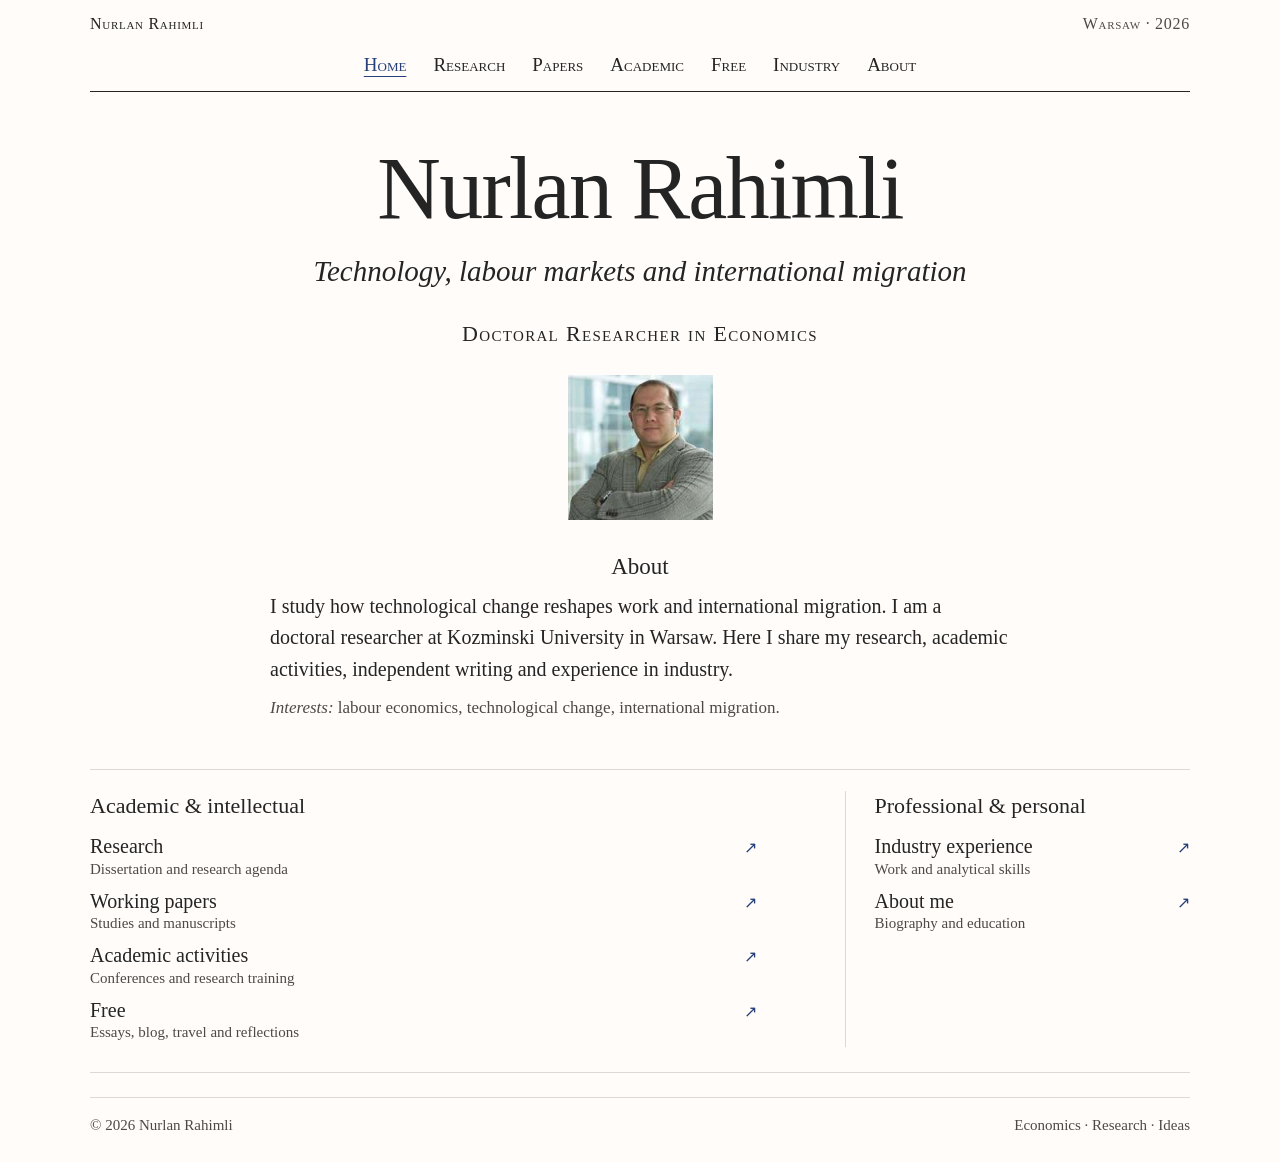
==== commit 7f7af527: "Add profile portrait to index.html" ====
--- a/index.html
+++ b/index.html
@@ -22,6 +22,7 @@
 <h1>Nurlan Rahimli</h1>
 <p class="subtitle">Technology, labour markets and international migration</p>
 <p class="author">Doctoral Researcher in Economics</p>
+<figure class="profile-picture profile-picture-home"><img src="assets/nurlan-rahimli.jpg" alt="Portrait of Nurlan Rahimli" width="145" height="145" decoding="async" fetchpriority="high"></figure>
 <section class="abstract" aria-labelledby="abstract-title"><h2 id="abstract-title">About</h2>
 <p>I study how technological change reshapes work and international migration. I am a doctoral researcher at Kozminski University in Warsaw. Here I share my research, academic activities, independent writing and experience in industry.</p>
 <p class="keywords"><em>Interests:</em> labour economics, technological change, international migration.</p>
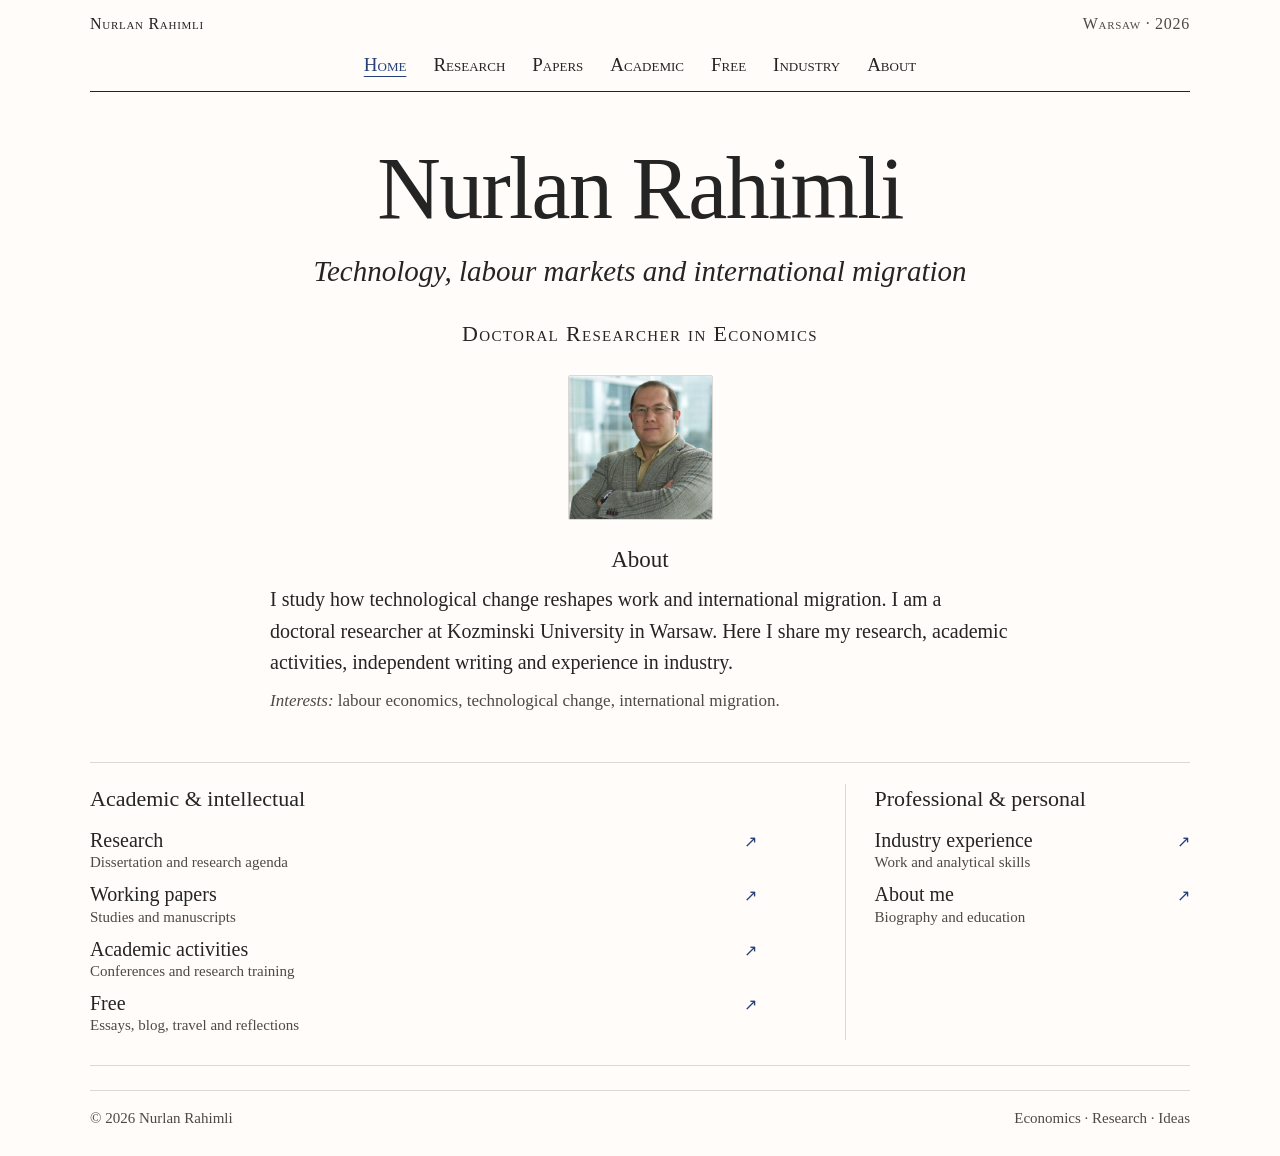
==== commit 532e2394: "Use original full-resolution profile PNG on index.html" ====
--- a/index.html
+++ b/index.html
@@ -22,7 +22,7 @@
 <h1>Nurlan Rahimli</h1>
 <p class="subtitle">Technology, labour markets and international migration</p>
 <p class="author">Doctoral Researcher in Economics</p>
-<figure class="profile-picture profile-picture-home"><img src="assets/nurlan-rahimli.jpg" alt="Portrait of Nurlan Rahimli" width="145" height="145" decoding="async" fetchpriority="high"></figure>
+<figure class="profile-picture profile-picture-home"><img src="assets/nurlan-rahimli.jpg.png" alt="Portrait of Nurlan Rahimli" width="145" height="145" decoding="async" fetchpriority="high"></figure>
 <section class="abstract" aria-labelledby="abstract-title"><h2 id="abstract-title">About</h2>
 <p>I study how technological change reshapes work and international migration. I am a doctoral researcher at Kozminski University in Warsaw. Here I share my research, academic activities, independent writing and experience in industry.</p>
 <p class="keywords"><em>Interests:</em> labour economics, technological change, international migration.</p>
--- a/style.css
+++ b/style.css
@@ -97,3 +97,14 @@
   .site-nav a { font-size: 16px; }
 }
 @media(prefers-reduced-motion:reduce) { html { scroll-behavior: auto; } }
+
+/* Author photograph: simple square portrait, no card or decorative frame. */
+.profile-picture{padding:0;margin:0;}
+.profile-picture img{display:block;max-width:100%;object-fit:cover;aspect-ratio:1/1;border:1px solid var(--line);border-radius:2px;}
+.profile-picture-home{width:145px;margin:0 auto 22px;}
+.profile-picture-about{width:178px;float:right;margin:0 0 16px 26px;}
+.biography-section{display:flow-root;}
+@media(max-width:540px){
+ .profile-picture-home{width:128px;margin-bottom:20px;}
+ .profile-picture-about{width:125px;margin-left:17px;margin-bottom:12px;}
+}
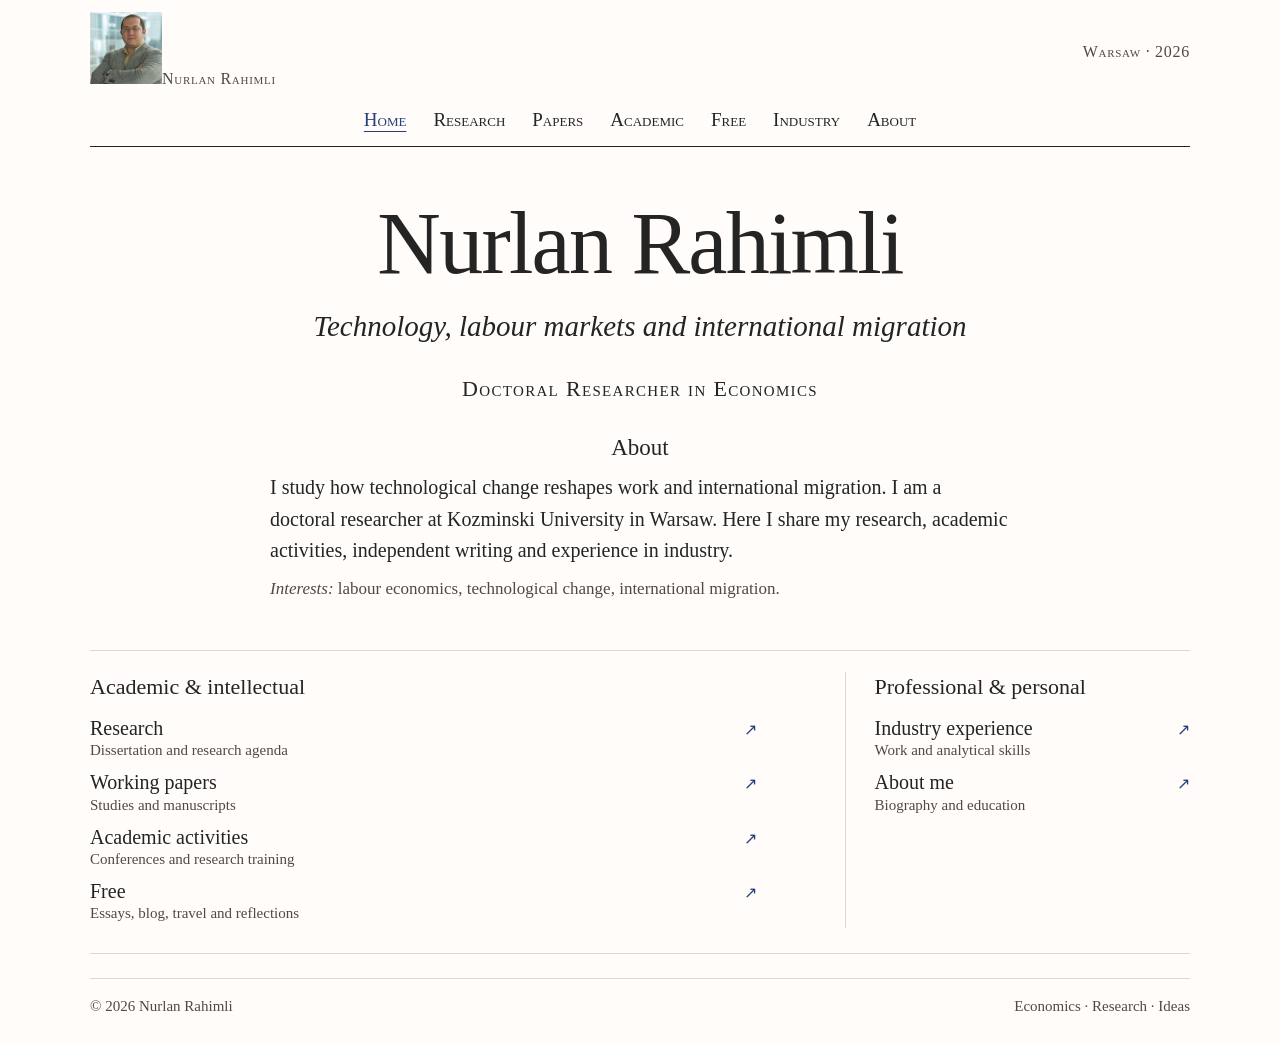
==== commit 1a0422fb: "Move profile portrait into top-left website header" ====
--- a/index.html
+++ b/index.html
@@ -15,14 +15,13 @@
 <a class="skip" href="#main">Skip to content</a>
 <div class="wrap">
 <header class="site-header">
-<div class="mastline"><a href="index.html">Nurlan Rahimli</a><span>Warsaw · 2026</span></div>
+<div class="mastline"><a class="header-identity" href="index.html"><img class="header-portrait" src="assets/nurlan-rahimli.jpg.png" alt="Portrait of Nurlan Rahimli" width="72" height="72" decoding="async"><span>Nurlan Rahimli</span></a><span class="mastline-location">Warsaw · 2026</span></div>
 <nav class="site-nav" aria-label="Main navigation"><a href="index.html" aria-current="page">Home</a> <a href="research/index.html">Research</a> <a href="papers/index.html">Papers</a> <a href="academic/index.html">Academic</a> <a href="free/index.html">Free</a> <a href="experience/index.html">Industry</a> <a href="about/index.html">About</a></nav>
 </header>
 <main id="main"><article class="home-paper">
 <h1>Nurlan Rahimli</h1>
 <p class="subtitle">Technology, labour markets and international migration</p>
 <p class="author">Doctoral Researcher in Economics</p>
-<figure class="profile-picture profile-picture-home"><img src="assets/nurlan-rahimli.jpg.png" alt="Portrait of Nurlan Rahimli" width="145" height="145" decoding="async" fetchpriority="high"></figure>
 <section class="abstract" aria-labelledby="abstract-title"><h2 id="abstract-title">About</h2>
 <p>I study how technological change reshapes work and international migration. I am a doctoral researcher at Kozminski University in Warsaw. Here I share my research, academic activities, independent writing and experience in industry.</p>
 <p class="keywords"><em>Interests:</em> labour economics, technological change, international migration.</p>
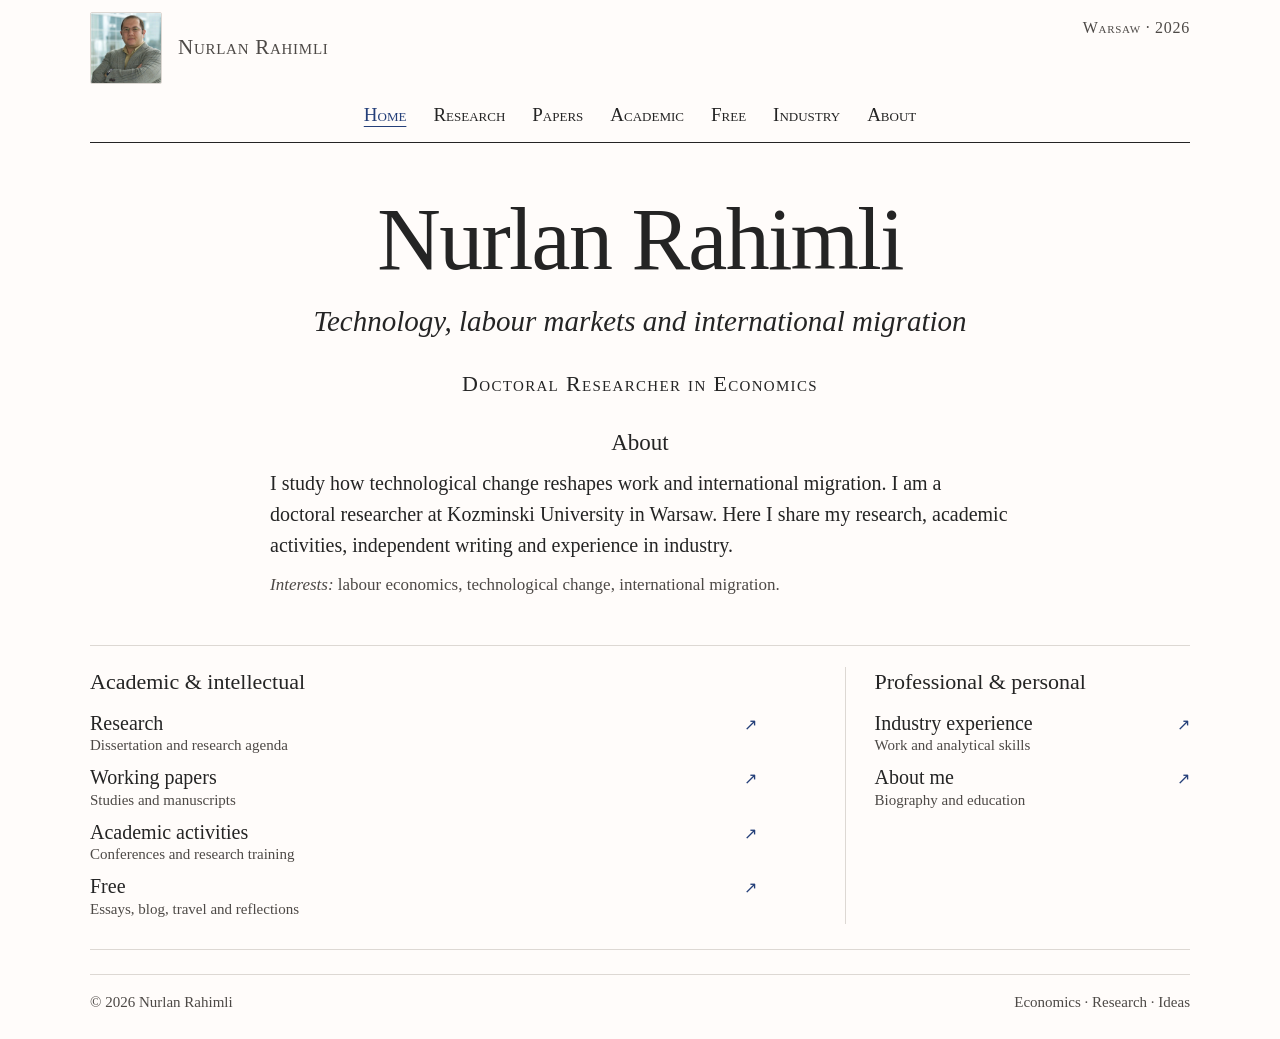
==== commit 4605d3c7: "Restore original 145px display size for top-left profile photo" ====
--- a/index.html
+++ b/index.html
@@ -15,7 +15,7 @@
 <a class="skip" href="#main">Skip to content</a>
 <div class="wrap">
 <header class="site-header">
-<div class="mastline"><a class="header-identity" href="index.html"><img class="header-portrait" src="assets/nurlan-rahimli.jpg.png" alt="Portrait of Nurlan Rahimli" width="72" height="72" decoding="async"><span>Nurlan Rahimli</span></a><span class="mastline-location">Warsaw · 2026</span></div>
+<div class="mastline"><a class="header-identity" href="index.html"><img class="header-portrait" src="assets/nurlan-rahimli.jpg.png" alt="Portrait of Nurlan Rahimli" width="145" height="145" decoding="async"><span>Nurlan Rahimli</span></a><span class="mastline-location">Warsaw · 2026</span></div>
 <nav class="site-nav" aria-label="Main navigation"><a href="index.html" aria-current="page">Home</a> <a href="research/index.html">Research</a> <a href="papers/index.html">Papers</a> <a href="academic/index.html">Academic</a> <a href="free/index.html">Free</a> <a href="experience/index.html">Industry</a> <a href="about/index.html">About</a></nav>
 </header>
 <main id="main"><article class="home-paper">
--- a/style.css
+++ b/style.css
@@ -97,14 +97,22 @@
   .site-nav a { font-size: 16px; }
 }
 @media(prefers-reduced-motion:reduce) { html { scroll-behavior: auto; } }
-
-/* Author photograph: simple square portrait, no card or decorative frame. */
-.profile-picture{padding:0;margin:0;}
-.profile-picture img{display:block;max-width:100%;object-fit:cover;aspect-ratio:1/1;border:1px solid var(--line);border-radius:2px;}
-.profile-picture-home{width:145px;margin:0 auto 22px;}
-.profile-picture-about{width:178px;float:right;margin:0 0 16px 26px;}
-.biography-section{display:flow-root;}
-@media(max-width:540px){
- .profile-picture-home{width:128px;margin-bottom:20px;}
- .profile-picture-about{width:125px;margin-left:17px;margin-bottom:12px;}
+ 
+/* Compact academic portrait in the top-left header, on every page. */
+.mastline { min-height: 94px; padding: 10px 0 9px; }
+.header-identity { display: inline-flex; align-items: center; gap: 16px; color: var(--ink); }
+.header-identity span { font-size: 21px; line-height: 1.15; font-variant: small-caps; letter-spacing: .035em; }
+.header-portrait { display: block; width: 72px; height: 72px; object-fit: cover; border: 1px solid var(--line); border-radius: 2px; }
+.mastline-location { align-self: flex-start; margin-top: 6px; }
+@media(max-width:740px) {
+  .mastline { min-height: 77px; padding: 8px 0; }
+  .header-identity { gap: 11px; }
+  .header-identity span { font-size: 17px; }
+  .header-portrait { width: 57px; height: 57px; }
+  .mastline-location { font-size: 13px; }
 }
+@media(max-width:400px) {
+  .header-identity span { font-size: 15px; }
+  .header-portrait { width: 52px; height: 52px; }
+  .mastline-location { font-size: 11px; }
+}
